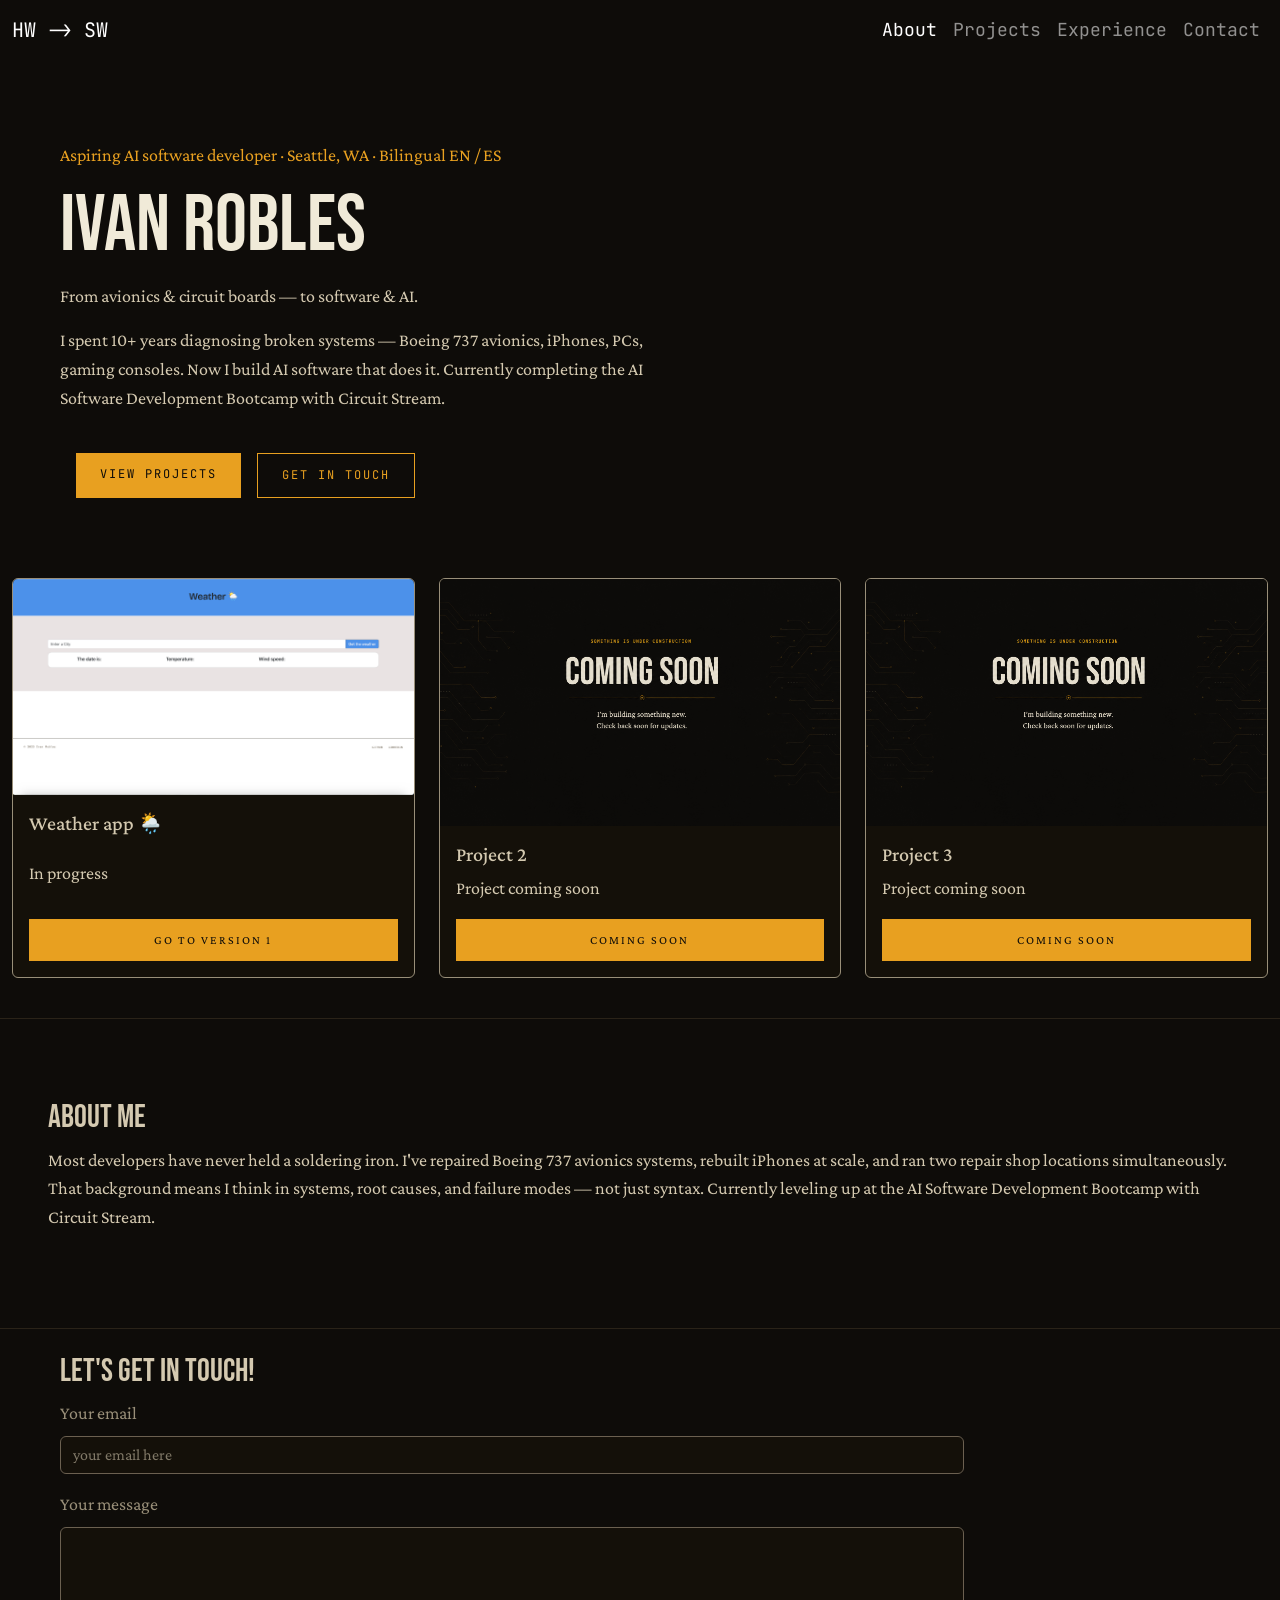
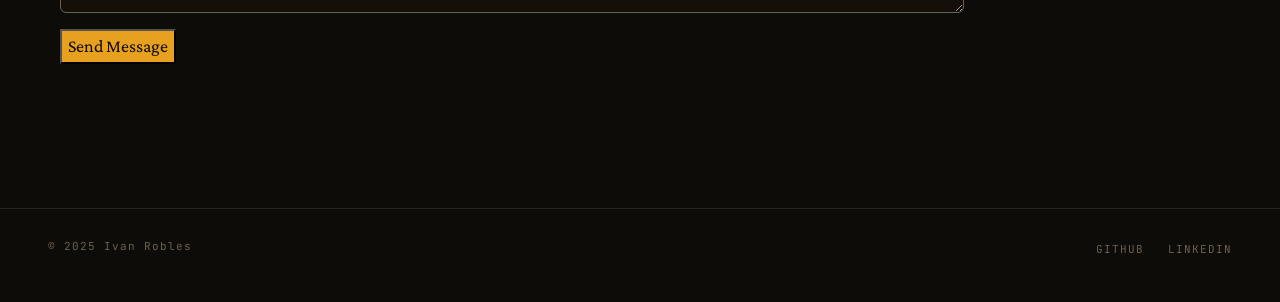
==== index.html @ 795c04d4 "contact form netlify" ====
<!DOCTYPE html>
<html lang="en">

<head>
    <meta charset="UTF-8">
    <meta name="viewport" content="width=device-width, initial-scale=1.0">
    <title>Ivan Robles</title>
    <link href="https://cdn.jsdelivr.net/npm/bootstrap@5.3.8/dist/css/bootstrap.min.css" rel="stylesheet" integrity="sha384-sRIl4kxILFvY47J16cr9ZwB07vP4J8+LH7qKQnuqkuIAvNWLzeN8tE5YBujZqJLB" crossorigin="anonymous">
    <link rel="stylesheet" href="styles.css">
    <link href="https://fonts.googleapis.com/css2?family=Bebas+Neue&family=Crimson+Pro:ital,wght@0,300;0,400;1,300&family=JetBrains+Mono:wght@300;400;500&display=swap"
        rel="stylesheet">

</head>

<body>

    
    <header class="nav1 sticky-top">
        <nav class="navbar navbar-expand-lg" data-bs-theme="dark">
            <div class="container-fluid">
                <a class="navbar-brand" href="#">HW -> SW</a>
                <button class="navbar-toggler" type="button" data-bs-toggle="collapse" data-bs-target="#navbarNav"
                    aria-controls="navbarNav" aria-expanded="false" aria-label="Toggle navigation">
                    <span class="navbar-toggler-icon"></span>
                </button>
                <div class="collapse navbar-collapse" id="navbarNav">

                    <ul class="navbar-nav">
                        <li class="nav-item">
                            <a class="nav-link active" aria-current="page" href="#about">About</a>
                        </li>
                        <li class="nav-item">
                            <a class="nav-link" href="#projects">Projects</a>
                        </li>
                        <li class="nav-item">
                            <a class="nav-link" href="#hero">Experience</a>
                        </li>
                        <li class="nav-item">
                            <a class="nav-link" href="#contact">Contact</a>
                        </li>

                    </ul>
                </div>
            </div>
        </nav>
    </header>


    <div class="container-fluid">
        <div class="row g-4">
            <div class="col-12">
            <section class="hero" id="hero">
        <p class="uphero">Aspiring AI software developer · Seattle, WA · Bilingual EN / ES</p>
        <h1>Ivan Robles</h1>
        <p class="hero-title">From avionics & circuit boards — to software & AI.</p>
        <p class="hero-bio">
            I spent 10+ years diagnosing broken systems — Boeing 737 avionics,
            iPhones, PCs, gaming consoles. Now I build AI software that does it.
            Currently completing the AI Software Development Bootcamp with Circuit Stream.
        </p>
        <div class="hero-buttons">
            <div id="liveAlertPlaceholder"></div>
            <a class="btn-solid" href="#projects">View Projects</a>
            <a class="btn-outline" href="#contact">Get In Touch</a>
        </div>
    </section>
            </div>
        

        </div>
    </div>
    

    <div class="container-fluid" id="projects">
    
        <div class="row g-4">
            

            <div class="col-12 col-md-4 ">
                    <div class="card h-100">
                    <img src="images/weather.png" class="card-img-top" alt="Coming soon image">
                    <div class="card-body">
                        <h5 class="card-title">Weather app 🌦️</h5>
                        <p class="card-text">In progress</p>
                        <a href="#" class="btn btn-primary">Go to version 1</a>
                    </div>
                </div>
            </div>
            
            <div class="col-12 col-md-4 ">
                    <div class="card h-100">
                    <img src="images/csoon.png" class="card-img-top" alt="Coming soon image">
                    <div class="card-body">
                        <h5 class="card-title">Project 2</h5>
                        <p class="card-text">Project coming soon</p>
                        <a href="#" class="btn btn-primary">Coming soon</a>
                    </div>
                </div>
            </div>
            <div class="col-12 col-md-4 ">
                    <div class="card h-100">
                    <img src="images/csoon.png" class="card-img-top" alt="Coming soon image">
                    <div class="card-body">
                        <h5 class="card-title">Project 3</h5>
                        <p class="card-text">Project coming soon</p>
                        <a href="#" class="btn btn-primary">Coming soon</a>
                    </div>
                </div>
            </div>
                </div>
     </div>
    

    <section class="about" id="about">
        <h2>About Me</h2>
        <p>
            Most developers have never held a soldering iron. I've repaired Boeing
            737 avionics systems, rebuilt iPhones at scale, and ran two repair shop
            locations simultaneously. That background means I think in systems,
            root causes, and failure modes — not just syntax. Currently leveling up
            at the AI Software Development Bootcamp with Circuit Stream.
        </p>

    </section>


    <div class="container-fluid">
            <section class="in_touch" id="contact">
  <h2>Let's get in touch!</h2>
  <form name="contact" method="POST" data-netlify="true" netlify-honeypot="bot-field" action="/thank-you.html">
    <input type="hidden" name="form-name" value="contact">

    <!-- honeypot field: hidden from humans, bots fill it in and get silently rejected -->
    <p class="visually-hidden">
      <label>Don't fill this out: <input name="bot-field"></label>
    </p>

    <div class="mb-3">
      <label for="email" class="form-label">Your email</label>
      <input type="email" class="form-control" id="email" name="email" placeholder="your email here" required>
    </div>
    <div class="mb-3">
      <label for="message" class="form-label">Your message</label>
      <textarea class="form-control" id="message" name="message" rows="3" required></textarea>
    </div>
    <button type="submit" class="btn-solid">Send Message</button>
  </form>
</section>
    </div>
    

    <footer>
        <p class="footer-copy">© 2025 Ivan Robles</p>
        <ul class="footer-links">
            <li><a href="https://github.com/Ivan-glitch90" target="_blank">GitHub</a></li>
            <li><a href="https://www.linkedin.com/in/ivan-robles-943967b6/" target="_blank">LinkedIn</a></li>
        </ul>
    </footer>
    
    <script src="https://cdn.jsdelivr.net/npm/bootstrap@5.3.8/dist/js/bootstrap.bundle.min.js" integrity="sha384-FKyoEForCGlyvwx9Hj09JcYn3nv7wiPVlz7YYwJrWVcXK/BmnVDxM+D2scQbITxI" crossorigin="anonymous"></script>


</body>

</html>
---- styles.css ----
body{
    background: #0e0c09;
    color: #d4c9b0;    
    font-family: 'Crimson Pro', serif;
    font-size: 18px;
    line-height: 1.6;/*Helps with line spacing for the entire doc*/
    
}

/*style for all the h1,h2's*/

h1, h2 {
    font-family: 'Bebas Neue', sans-serif;

}

/* Making my name bigger*/

h1 {
    font-size: 80px;
    color: #f0ead8;
    line-height: 1;
    margin-bottom: 16px;
}
/*Selecting buttons from navbar in 1 line learned 05/26/27*/
.navbar a, .hero-tag, .hero-buttons a {
  font-family: 'JetBrains Mono', monospace;
}

/* Navbar */
.navbar1 {
  display: flex;
  justify-content: flex-end;
  align-items: center;
  padding: 20px 48px;
  border-bottom: 1px solid #2a2318;
  gap: 36px;
  list-style: none;
  
}


.navbar1 a {
  color: #6b6050;
  text-decoration: none;
  font-size: 13px;
  letter-spacing: 2px;
  text-transform: uppercase;
}

.nav1 {
    background-color: #0e0c09; 
}



/*Hero section and text*/
.hero {
    display: flex;
    flex-direction: column;
    padding: 40px 48px;
    max-width: 700px;
    
}

.uphero{
    color: #e8a020;
}

/*About*/
.about{
    border-top: 1px solid #2a2318;
    padding: 80px 48px;
    border-bottom: 1px solid #2a2318;
    
}

.about p{
    max-width: 700;
}

/*Buttons Hero section*/
.hero-buttons {
    display: flex;
    gap: 16px;
    margin-top: 24px;
}

.hero-buttons a {
    text-decoration: none;
    padding: 12px 24px;
    font-size: 12px;
    letter-spacing: 2px;
    text-transform: uppercase;
}

.btn-solid {
    background: #e8a020;
    color: #0e0c09;
    
}

.btn-outline {
    border: 1px solid #e8a020;
    color: #e8a020;
}

/*Footer*/

footer {
    display: flex;
    justify-content: space-between;
    align-items: center;
    padding: 24px 48px;
    border-top: 1px solid #2a2318;
    margin-top: 80px;
}

.footer-copy {
    font-family: 'JetBrains Mono', monospace;
    font-size: 11px;
    letter-spacing: 1px;
    color: #6b6050;
}

.footer-links {
    display: flex;
    gap: 24px;
    list-style: none;
}

.footer-links a {
    font-family: 'JetBrains Mono', monospace;
    font-size: 11px;
    letter-spacing: 1px;
    text-transform: uppercase;
    color: #6b6050;
    text-decoration: none;
}


/*Bootstrap getintouch added 05/26/26*/

.in_touch{
    font-family: 'Crimson Pro', serif;
    padding: 24px 48px;
    max-width: 1000px;
   
}

.form-control{
    background-color: #141009;
    border-color: #6b6050;
   
    
}

/*Changing this was harder than expected*/
.form-control::placeholder{
    color: #817968;
}

.form-label{
    color: #998f79;
}

/*Card section added 05-26-26*/

/*added to have a space between line and cards*/
.container-fluid{
    padding-bottom: 40px;
}


.cards{
    display: flex;
    justify-content: center;
    gap: 25px;
    padding: 24px 48px;
    border-top: 1px solid #2a2318;
    
}

.card{
    background-color:#141009;
    font-family: 'Crimson Pro', serif;
    color: #d4c9b0;
    border-color: #998f79;
    
}


/* Hoover effect - added/learned during class*/
.hero-buttons a:hover {
  opacity: 0.75;
}



.card-body{
    display: flex;
    flex-direction: column;
    justify-content: space-between;
    align-items: stretch;

}



/* Buttons cards*/

.btn-primary{
    background-color: #e8a020;
    color: #0e0c09;
    border: none;
    border-radius: 0%;
    text-transform: uppercase;
    padding: 12px 24px;
    font-size: 12px;
    letter-spacing: 2px;
    text-transform: uppercase;
}

.btn-primary:hover{
    background-color: #e8a020;
    opacity: 0.85;
    color: black;
}


/*using id to send menu to the right side of screen*/
#navbarNav{
    justify-content: end;
    color: #d4c9b0;
}
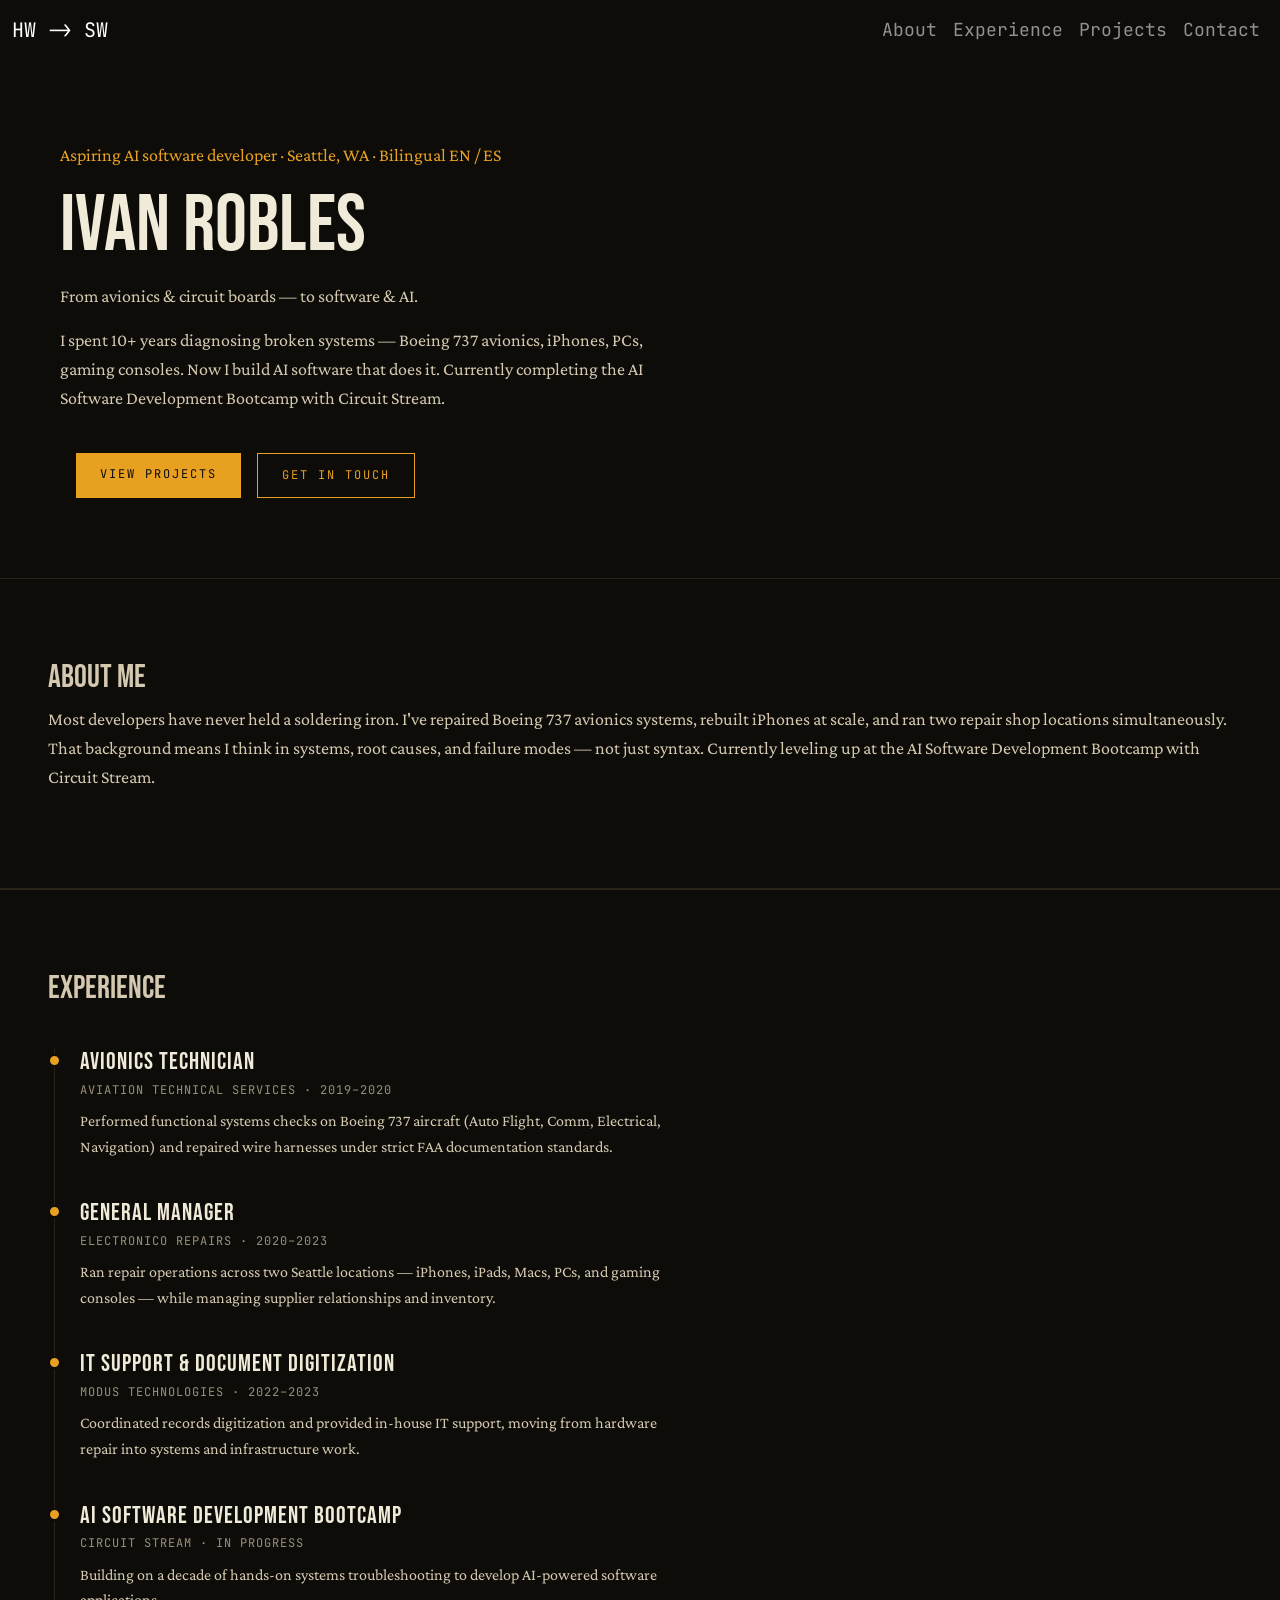
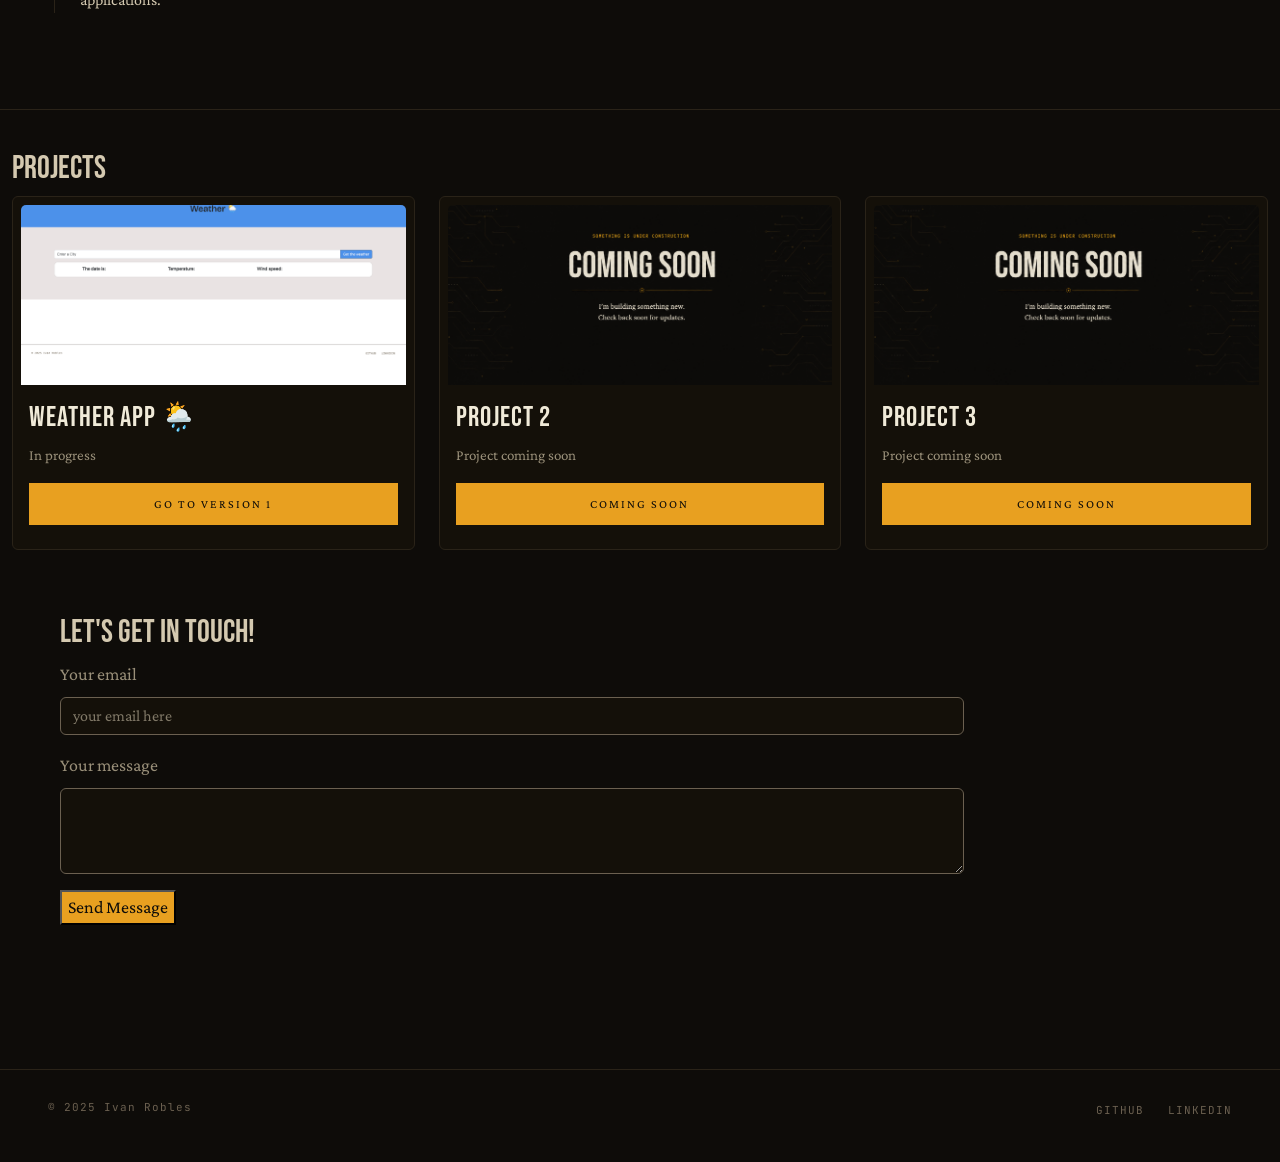
==== commit a50bbe8f: "Reorder sections, add Experience timeline, fix nav, polish project cards, link weather app" ====
--- a/index.html
+++ b/index.html
@@ -5,16 +5,18 @@
     <meta charset="UTF-8">
     <meta name="viewport" content="width=device-width, initial-scale=1.0">
     <title>Ivan Robles</title>
-    <link href="https://cdn.jsdelivr.net/npm/bootstrap@5.3.8/dist/css/bootstrap.min.css" rel="stylesheet" integrity="sha384-sRIl4kxILFvY47J16cr9ZwB07vP4J8+LH7qKQnuqkuIAvNWLzeN8tE5YBujZqJLB" crossorigin="anonymous">
+    <link href="https://cdn.jsdelivr.net/npm/bootstrap@5.3.8/dist/css/bootstrap.min.css" rel="stylesheet"
+        integrity="sha384-sRIl4kxILFvY47J16cr9ZwB07vP4J8+LH7qKQnuqkuIAvNWLzeN8tE5YBujZqJLB" crossorigin="anonymous">
     <link rel="stylesheet" href="styles.css">
-    <link href="https://fonts.googleapis.com/css2?family=Bebas+Neue&family=Crimson+Pro:ital,wght@0,300;0,400;1,300&family=JetBrains+Mono:wght@300;400;500&display=swap"
+    <link
+        href="https://fonts.googleapis.com/css2?family=Bebas+Neue&family=Crimson+Pro:ital,wght@0,300;0,400;1,300&family=JetBrains+Mono:wght@300;400;500&display=swap"
         rel="stylesheet">
 
 </head>
 
 <body>
 
-    
+
     <header class="nav1 sticky-top">
         <nav class="navbar navbar-expand-lg" data-bs-theme="dark">
             <div class="container-fluid">
@@ -27,13 +29,13 @@
 
                     <ul class="navbar-nav">
                         <li class="nav-item">
-                            <a class="nav-link active" aria-current="page" href="#about">About</a>
+                            <a class="nav-link" href="#about">About</a>
+                        </li>
+                        <li class="nav-item">
+                            <a class="nav-link" href="#experience">Experience</a>
                         </li>
                         <li class="nav-item">
                             <a class="nav-link" href="#projects">Projects</a>
-                        </li>
-                        <li class="nav-item">
-                            <a class="nav-link" href="#hero">Experience</a>
                         </li>
                         <li class="nav-item">
                             <a class="nav-link" href="#contact">Contact</a>
@@ -49,67 +51,26 @@
     <div class="container-fluid">
         <div class="row g-4">
             <div class="col-12">
-            <section class="hero" id="hero">
-        <p class="uphero">Aspiring AI software developer · Seattle, WA · Bilingual EN / ES</p>
-        <h1>Ivan Robles</h1>
-        <p class="hero-title">From avionics & circuit boards — to software & AI.</p>
-        <p class="hero-bio">
-            I spent 10+ years diagnosing broken systems — Boeing 737 avionics,
-            iPhones, PCs, gaming consoles. Now I build AI software that does it.
-            Currently completing the AI Software Development Bootcamp with Circuit Stream.
-        </p>
-        <div class="hero-buttons">
-            <div id="liveAlertPlaceholder"></div>
-            <a class="btn-solid" href="#projects">View Projects</a>
-            <a class="btn-outline" href="#contact">Get In Touch</a>
-        </div>
-    </section>
-            </div>
-        
-
-        </div>
-    </div>
-    
-
-    <div class="container-fluid" id="projects">
-    
-        <div class="row g-4">
-            
-
-            <div class="col-12 col-md-4 ">
-                    <div class="card h-100">
-                    <img src="images/weather.png" class="card-img-top" alt="Coming soon image">
-                    <div class="card-body">
-                        <h5 class="card-title">Weather app 🌦️</h5>
-                        <p class="card-text">In progress</p>
-                        <a href="#" class="btn btn-primary">Go to version 1</a>
-                    </div>
-                </div>
-            </div>
-            
-            <div class="col-12 col-md-4 ">
-                    <div class="card h-100">
-                    <img src="images/csoon.png" class="card-img-top" alt="Coming soon image">
-                    <div class="card-body">
-                        <h5 class="card-title">Project 2</h5>
-                        <p class="card-text">Project coming soon</p>
-                        <a href="#" class="btn btn-primary">Coming soon</a>
-                    </div>
-                </div>
-            </div>
-            <div class="col-12 col-md-4 ">
-                    <div class="card h-100">
-                    <img src="images/csoon.png" class="card-img-top" alt="Coming soon image">
-                    <div class="card-body">
-                        <h5 class="card-title">Project 3</h5>
-                        <p class="card-text">Project coming soon</p>
-                        <a href="#" class="btn btn-primary">Coming soon</a>
-                    </div>
-                </div>
-            </div>
-                </div>
-     </div>
-    
+                <section class="hero" id="hero">
+                    <p class="uphero">Aspiring AI software developer · Seattle, WA · Bilingual EN / ES</p>
+                    <h1>Ivan Robles</h1>
+                    <p class="hero-title">From avionics & circuit boards — to software & AI.</p>
+                    <p class="hero-bio">
+                        I spent 10+ years diagnosing broken systems — Boeing 737 avionics,
+                        iPhones, PCs, gaming consoles. Now I build AI software that does it.
+                        Currently completing the AI Software Development Bootcamp with Circuit Stream.
+                    </p>
+                    <div class="hero-buttons">
+                        <div id="liveAlertPlaceholder"></div>
+                        <a class="btn-solid" href="#projects">View Projects</a>
+                        <a class="btn-outline" href="#contact">Get In Touch</a>
+                    </div>
+                </section>
+            </div>
+
+
+        </div>
+    </div>
 
     <section class="about" id="about">
         <h2>About Me</h2>
@@ -123,31 +84,120 @@
 
     </section>
 
+<section class="experience" id="experience">
+    <h2>Experience</h2>
+    <div class="timeline">
+
+        <div class="timeline-item">
+            <div class="timeline-marker"></div>
+            <div class="timeline-content">
+                <h3 class="timeline-role">Avionics Technician</h3>
+                <p class="timeline-meta">Aviation Technical Services · 2019–2020</p>
+                <p class="timeline-desc">Performed functional systems checks on Boeing 737 aircraft (Auto Flight, Comm, Electrical, Navigation) and repaired wire harnesses under strict FAA documentation standards.</p>
+            </div>
+        </div>
+
+        <div class="timeline-item">
+            <div class="timeline-marker"></div>
+            <div class="timeline-content">
+                <h3 class="timeline-role">General Manager</h3>
+                <p class="timeline-meta">Electronico Repairs · 2020–2023</p>
+                <p class="timeline-desc">Ran repair operations across two Seattle locations — iPhones, iPads, Macs, PCs, and gaming consoles — while managing supplier relationships and inventory.</p>
+            </div>
+        </div>
+
+        <div class="timeline-item">
+            <div class="timeline-marker"></div>
+            <div class="timeline-content">
+                <h3 class="timeline-role">IT Support &amp; Document Digitization</h3>
+                <p class="timeline-meta">Modus Technologies · 2022–2023</p>
+                <p class="timeline-desc">Coordinated records digitization and provided in-house IT support, moving from hardware repair into systems and infrastructure work.</p>
+            </div>
+        </div>
+
+        <div class="timeline-item">
+            <div class="timeline-marker"></div>
+            <div class="timeline-content">
+                <h3 class="timeline-role">AI Software Development Bootcamp</h3>
+                <p class="timeline-meta">Circuit Stream · In progress</p>
+                <p class="timeline-desc">Building on a decade of hands-on systems troubleshooting to develop AI-powered software applications.</p>
+            </div>
+        </div>
+
+    </div>
+</section>
+
+    <div class="container-fluid" id="projects">
+        <h2>Projects</h2>
+        <div class="row g-4">
+
+
+            <div class="col-12 col-md-4 ">
+                <div class="card h-100">
+                    <img src="images/weather.png" class="card-img-top" alt="Weather app screenshot">
+                    <div class="card-body">
+                        <h5 class="card-title">Weather app 🌦️</h5>
+                        <p class="card-text">In progress</p>
+                        <a href="https://github.com/Ivan-glitch90/Interactive-Website" class="btn btn-primary" target="_blank" rel="noopener noreferrer">Go to version 1</a>
+                    </div>
+                </div>
+            </div>
+
+            <div class="col-12 col-md-4 ">
+                <div class="card h-100">
+                    <img src="images/csoon.png" class="card-img-top" alt="Coming soon image">
+                    <div class="card-body">
+                        <h5 class="card-title">Project 2</h5>
+                        <p class="card-text">Project coming soon</p>
+                        <a href="#" class="btn btn-primary">Coming soon</a>
+                    </div>
+                </div>
+            </div>
+            <div class="col-12 col-md-4 ">
+                <div class="card h-100">
+                    <img src="images/csoon.png" class="card-img-top" alt="Coming soon image">
+                    <div class="card-body">
+                        <h5 class="card-title">Project 3</h5>
+                        <p class="card-text">Project coming soon</p>
+                        <a href="#" class="btn btn-primary">Coming soon</a>
+                    </div>
+                </div>
+            </div>
+        </div>
+    </div>
+
+
+
+
 
     <div class="container-fluid">
-            <section class="in_touch" id="contact">
-  <h2>Let's get in touch!</h2>
-  <form name="contact" method="POST" data-netlify="true" netlify-honeypot="bot-field" action="/thank-you.html">
-    <input type="hidden" name="form-name" value="contact">
-
-    <!-- honeypot field: hidden from humans, bots fill it in and get silently rejected -->
-    <p class="visually-hidden">
-      <label>Don't fill this out: <input name="bot-field"></label>
-    </p>
-
-    <div class="mb-3">
-      <label for="email" class="form-label">Your email</label>
-      <input type="email" class="form-control" id="email" name="email" placeholder="your email here" required>
-    </div>
-    <div class="mb-3">
-      <label for="message" class="form-label">Your message</label>
-      <textarea class="form-control" id="message" name="message" rows="3" required></textarea>
-    </div>
-    <button type="submit" class="btn-solid">Send Message</button>
-  </form>
-</section>
-    </div>
-    
+        <section class="in_touch" id="contact">
+            <h2>Let's get in touch!</h2>
+
+            <div id="formAlertPlaceholder"></div>
+
+            <form name="contact" method="POST" data-netlify="true" netlify-honeypot="bot-field"
+                action="/thank-you.html">
+                <input type="hidden" name="form-name" value="contact">
+
+                <p class="visually-hidden">
+                    <label>Don't fill this out: <input name="bot-field"></label>
+                </p>
+
+                <div class="mb-3">
+                    <label for="email" class="form-label">Your email</label>
+                    <input type="email" class="form-control" id="email" name="email" placeholder="your email here"
+                        required>
+                </div>
+                <div class="mb-3">
+                    <label for="message" class="form-label">Your message</label>
+                    <textarea class="form-control" id="message" name="message" rows="3" required></textarea>
+                </div>
+                <button type="submit" class="btn-solid">Send Message</button>
+            </form>
+        </section>
+    </div>
+
 
     <footer>
         <p class="footer-copy">© 2025 Ivan Robles</p>
@@ -156,8 +206,10 @@
             <li><a href="https://www.linkedin.com/in/ivan-robles-943967b6/" target="_blank">LinkedIn</a></li>
         </ul>
     </footer>
-    
-    <script src="https://cdn.jsdelivr.net/npm/bootstrap@5.3.8/dist/js/bootstrap.bundle.min.js" integrity="sha384-FKyoEForCGlyvwx9Hj09JcYn3nv7wiPVlz7YYwJrWVcXK/BmnVDxM+D2scQbITxI" crossorigin="anonymous"></script>
+    <script src="scripts.js"></script>
+    <script src="https://cdn.jsdelivr.net/npm/bootstrap@5.3.8/dist/js/bootstrap.bundle.min.js"
+        integrity="sha384-FKyoEForCGlyvwx9Hj09JcYn3nv7wiPVlz7YYwJrWVcXK/BmnVDxM+D2scQbITxI"
+        crossorigin="anonymous"></script>
 
 
 </body>
--- a/styles.css
+++ b/styles.css
@@ -174,21 +174,19 @@
 }
 
 
-.cards{
-    display: flex;
-    justify-content: center;
-    gap: 25px;
-    padding: 24px 48px;
-    border-top: 1px solid #2a2318;
-    
-}
 
 .card{
     background-color:#141009;
     font-family: 'Crimson Pro', serif;
     color: #d4c9b0;
-    border-color: #998f79;
-    
+    border: 1px solid #2a2318;
+    padding: 8px;
+    
+}
+
+.card-text {
+    font-size: 15px;
+    color: #998f79;
 }
 
 
@@ -204,6 +202,7 @@
     flex-direction: column;
     justify-content: space-between;
     align-items: stretch;
+    padding: 16px 8px;
 
 }
 
@@ -234,4 +233,90 @@
 #navbarNav{
     justify-content: end;
     color: #d4c9b0;
+}
+
+/*added aug 3rd 2026 suggestion */
+.card-title {
+    font-family: 'Bebas Neue', sans-serif;
+    font-size: 28px;
+    letter-spacing: 1px;
+    color: #f0ead8;
+    margin-bottom: 8px;
+}
+
+/*Experience section added Aug 2026*/
+
+.experience {
+    border-top: 1px solid #2a2318;
+    padding: 80px 48px;
+}
+
+.timeline {
+    position: relative;
+    max-width: 700px;
+    margin-top: 40px;
+}
+
+.timeline::before {
+    content: "";
+    position: absolute;
+    left: 6px;
+    top: 0;
+    bottom: 0;
+    width: 1px;
+    background: #2a2318;
+}
+
+.timeline-item {
+    position: relative;
+    padding-left: 32px;
+    margin-bottom: 40px;
+}
+
+.timeline-item:last-child {
+    margin-bottom: 0;
+}
+
+.timeline-marker {
+    position: absolute;
+    left: 0;
+    top: 6px;
+    width: 13px;
+    height: 13px;
+    border-radius: 50%;
+    background: #e8a020;
+    border: 2px solid #0e0c09;
+}
+
+.timeline-role {
+    font-family: 'Bebas Neue', sans-serif;
+    font-size: 24px;
+    letter-spacing: 1px;
+    color: #f0ead8;
+    margin-bottom: 4px;
+}
+
+.timeline-meta {
+    font-family: 'JetBrains Mono', monospace;
+    font-size: 12px;
+    letter-spacing: 1px;
+    text-transform: uppercase;
+    color: #998f79;
+    margin-bottom: 8px;
+}
+
+.timeline-desc {
+    font-size: 16px;
+    color: #d4c9b0;
+    max-width: 600px;
+}
+
+#projects {
+    border-top: 1px solid #2a2318;
+    padding-top: 40px;
+}
+
+.card-img-top {
+    height: 180px;
+    object-fit: cover;
 }
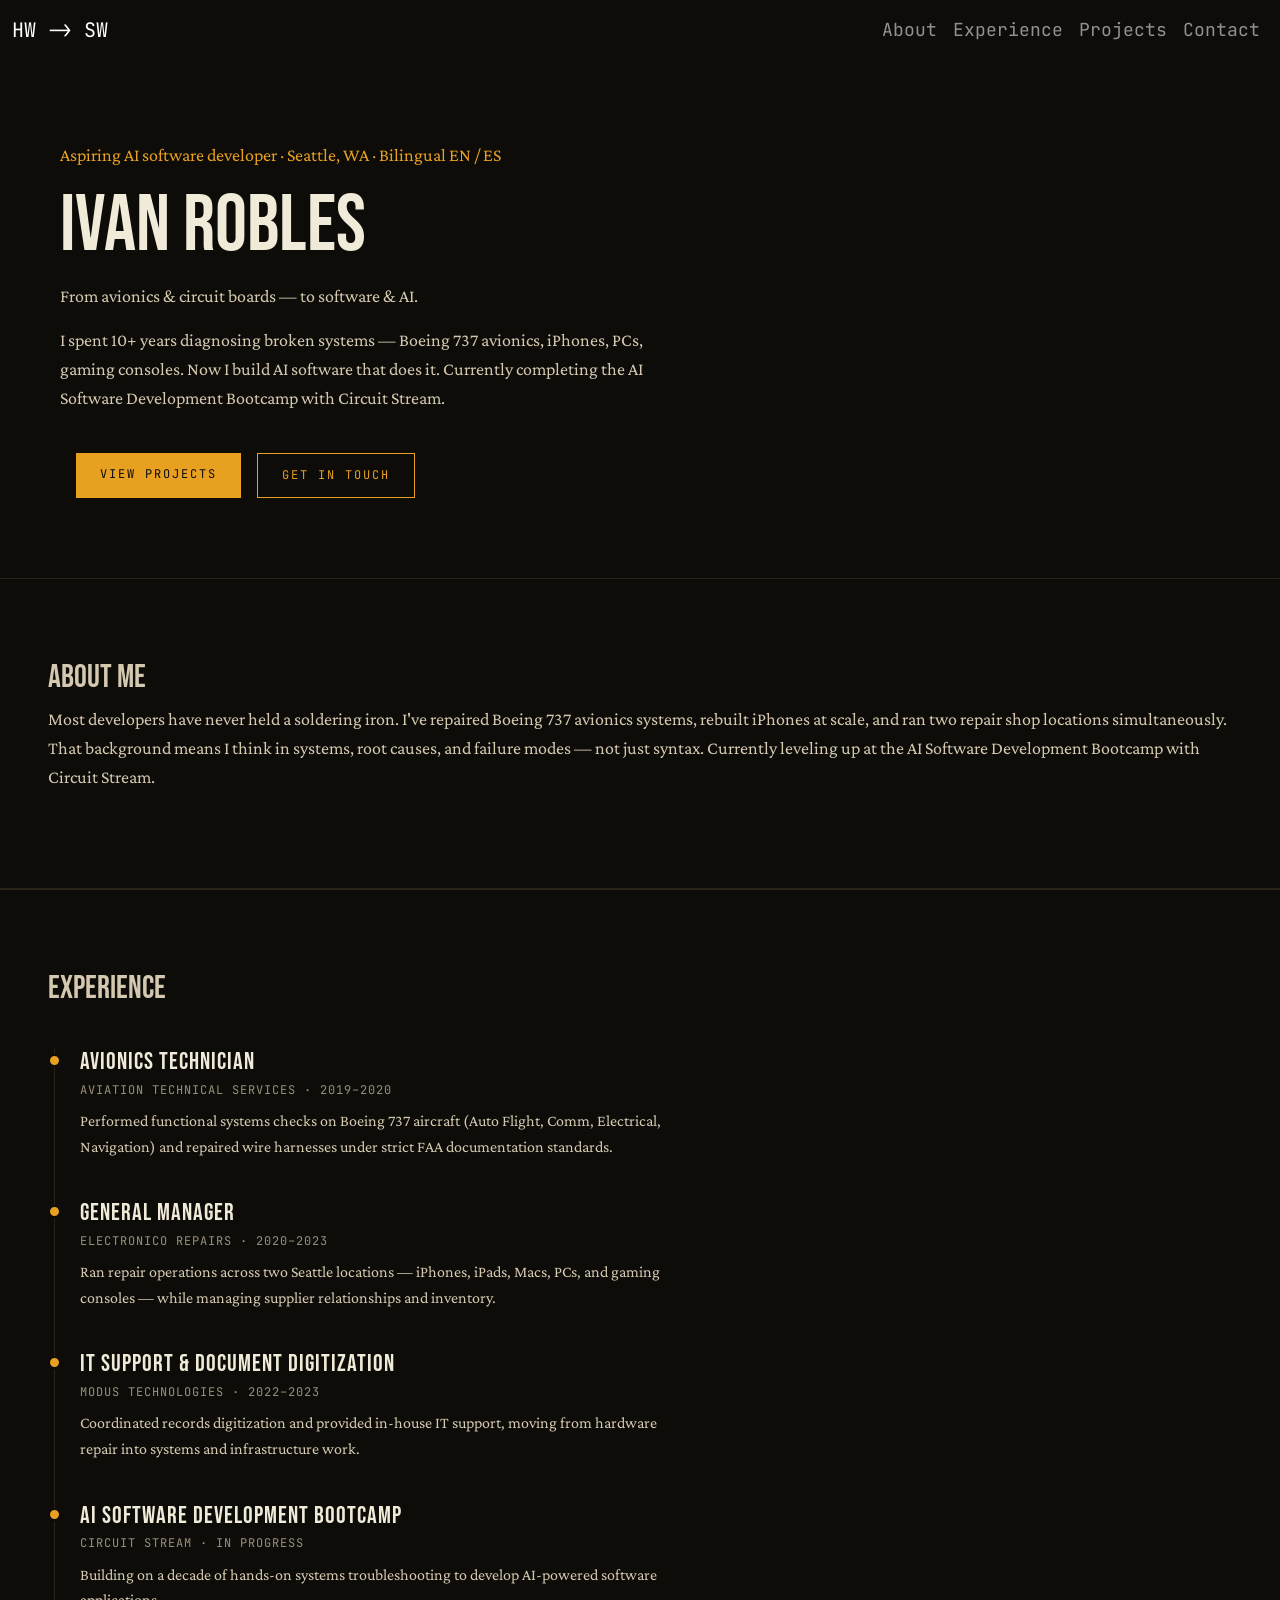
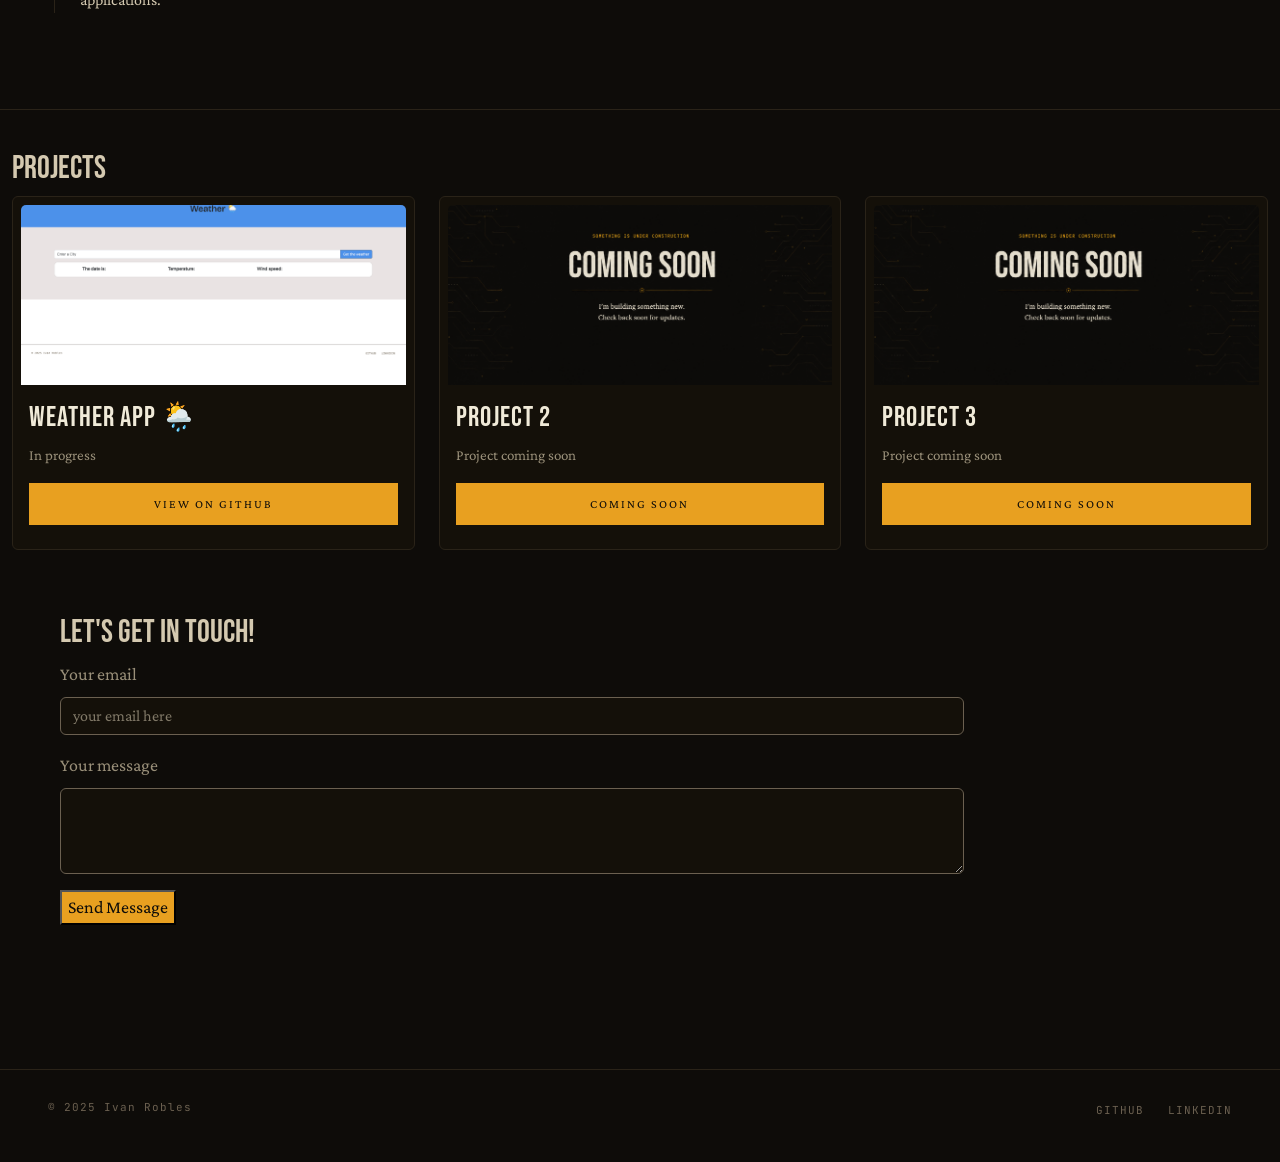
==== commit 3a8a83db: "new text on project 1 changed button to "view on github"" ====
--- a/index.html
+++ b/index.html
@@ -138,7 +138,7 @@
                     <div class="card-body">
                         <h5 class="card-title">Weather app 🌦️</h5>
                         <p class="card-text">In progress</p>
-                        <a href="https://github.com/Ivan-glitch90/Interactive-Website" class="btn btn-primary" target="_blank" rel="noopener noreferrer">Go to version 1</a>
+                        <a href="https://github.com/Ivan-glitch90/Interactive-Website" class="btn btn-primary" target="_blank" rel="noopener noreferrer">View on GitHub</a>
                     </div>
                 </div>
             </div>
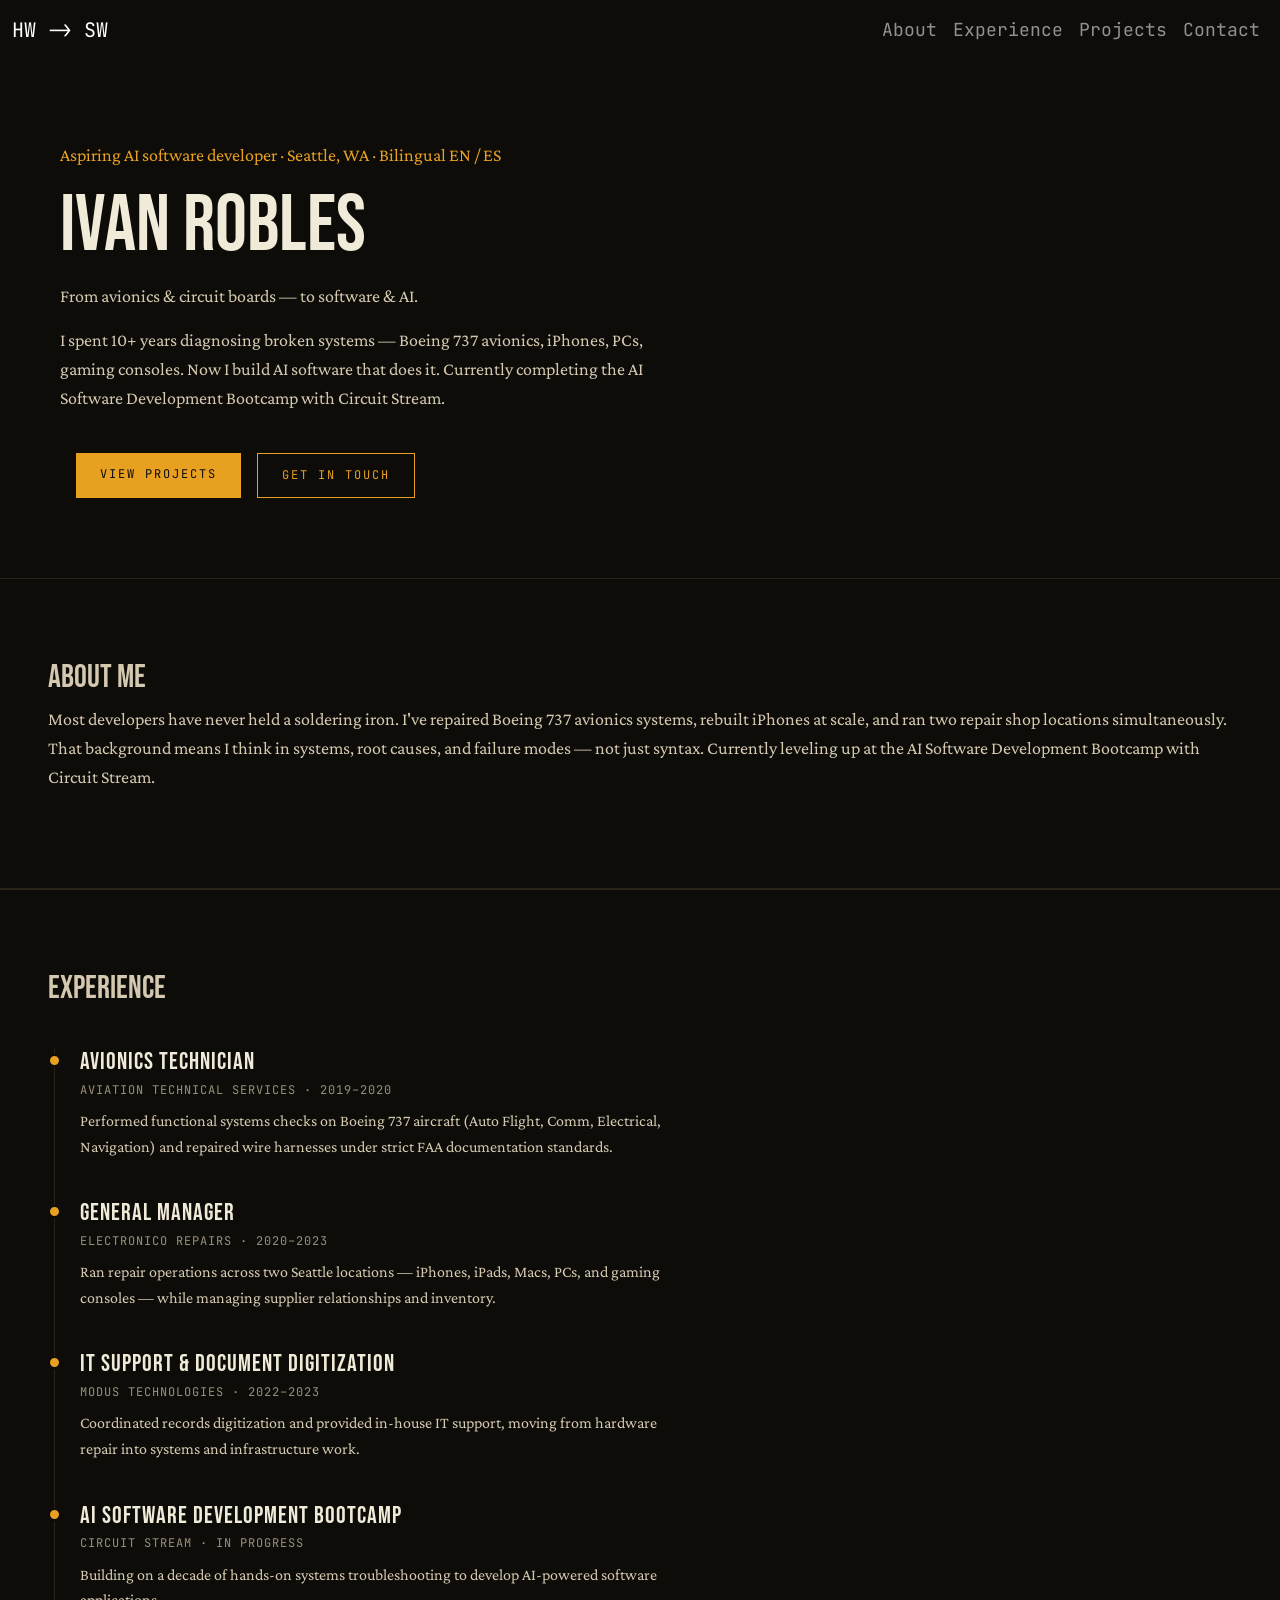
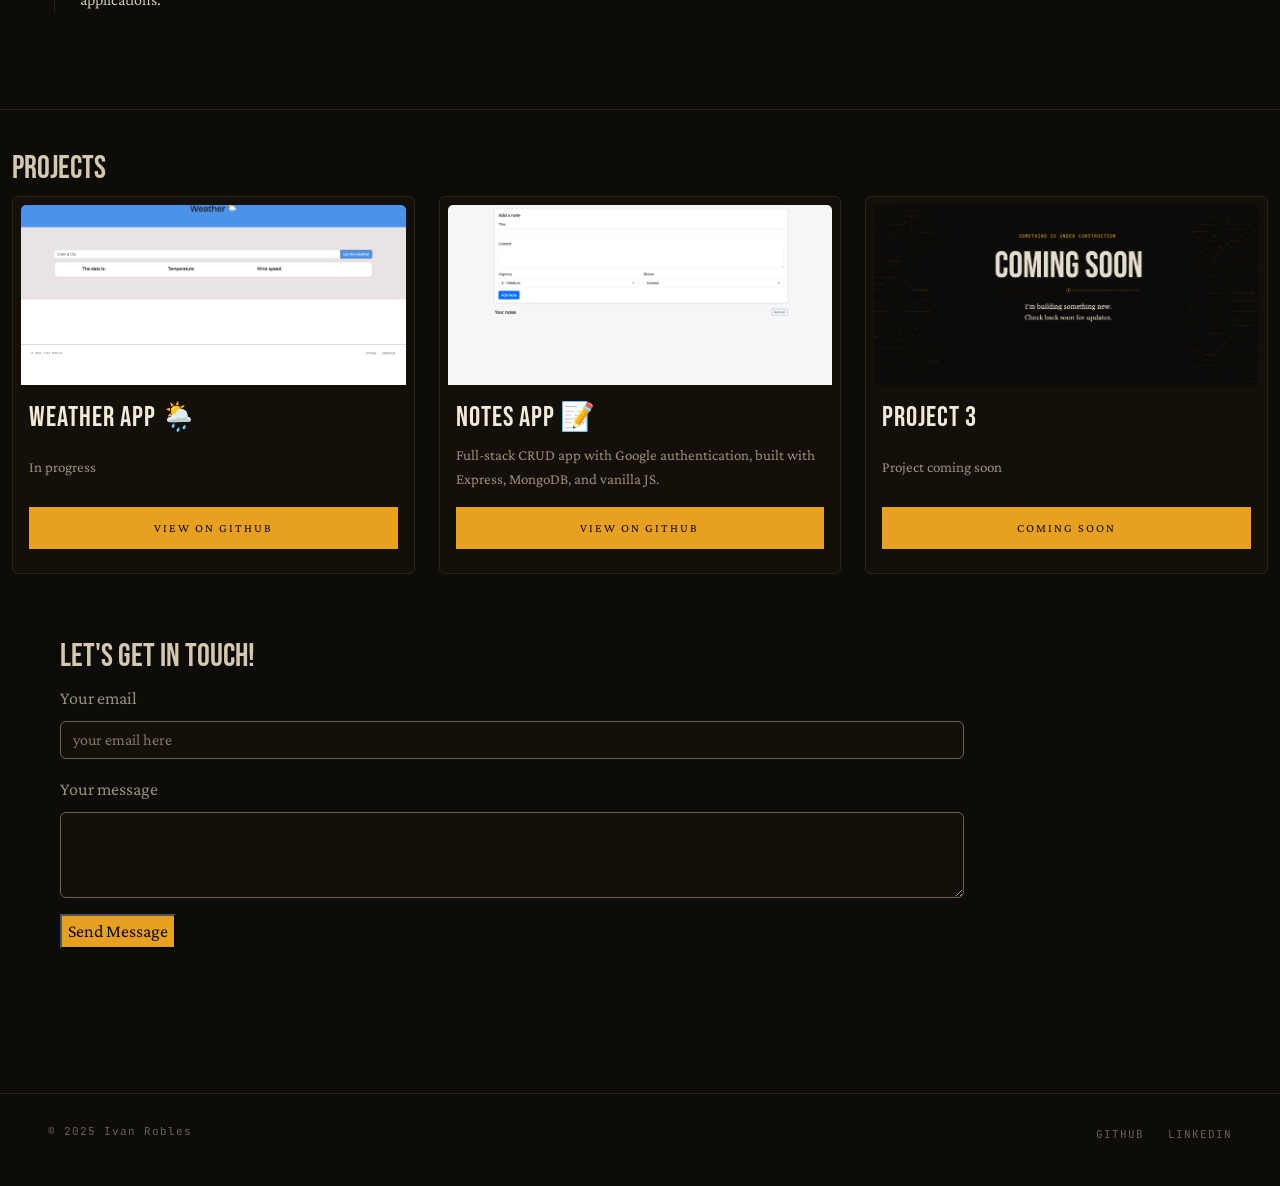
==== commit dc9bc374: "Add Notes App to Projects section Add Notes App to Projects section" ====
--- a/index.html
+++ b/index.html
@@ -143,16 +143,17 @@
                 </div>
             </div>
 
-            <div class="col-12 col-md-4 ">
-                <div class="card h-100">
-                    <img src="images/csoon.png" class="card-img-top" alt="Coming soon image">
-                    <div class="card-body">
-                        <h5 class="card-title">Project 2</h5>
-                        <p class="card-text">Project coming soon</p>
-                        <a href="#" class="btn btn-primary">Coming soon</a>
-                    </div>
-                </div>
-            </div>
+<div class="col-12 col-md-4">
+    <div class="card h-100">
+        <img src="images/notes-app.png" class="card-img-top" alt="Notes App screenshot showing the note list and add-note form">
+        <div class="card-body">
+            <h5 class="card-title">Notes App 📝</h5>
+            <p class="card-text">Full-stack CRUD app with Google authentication, built with Express, MongoDB, and vanilla JS.</p>
+            <a href="https://github.com/Ivan-glitch90/note-app" class="btn btn-primary" target="_blank" rel="noopener noreferrer">View on GitHub</a>
+        </div>
+    </div>
+</div>
+
             <div class="col-12 col-md-4 ">
                 <div class="card h-100">
                     <img src="images/csoon.png" class="card-img-top" alt="Coming soon image">
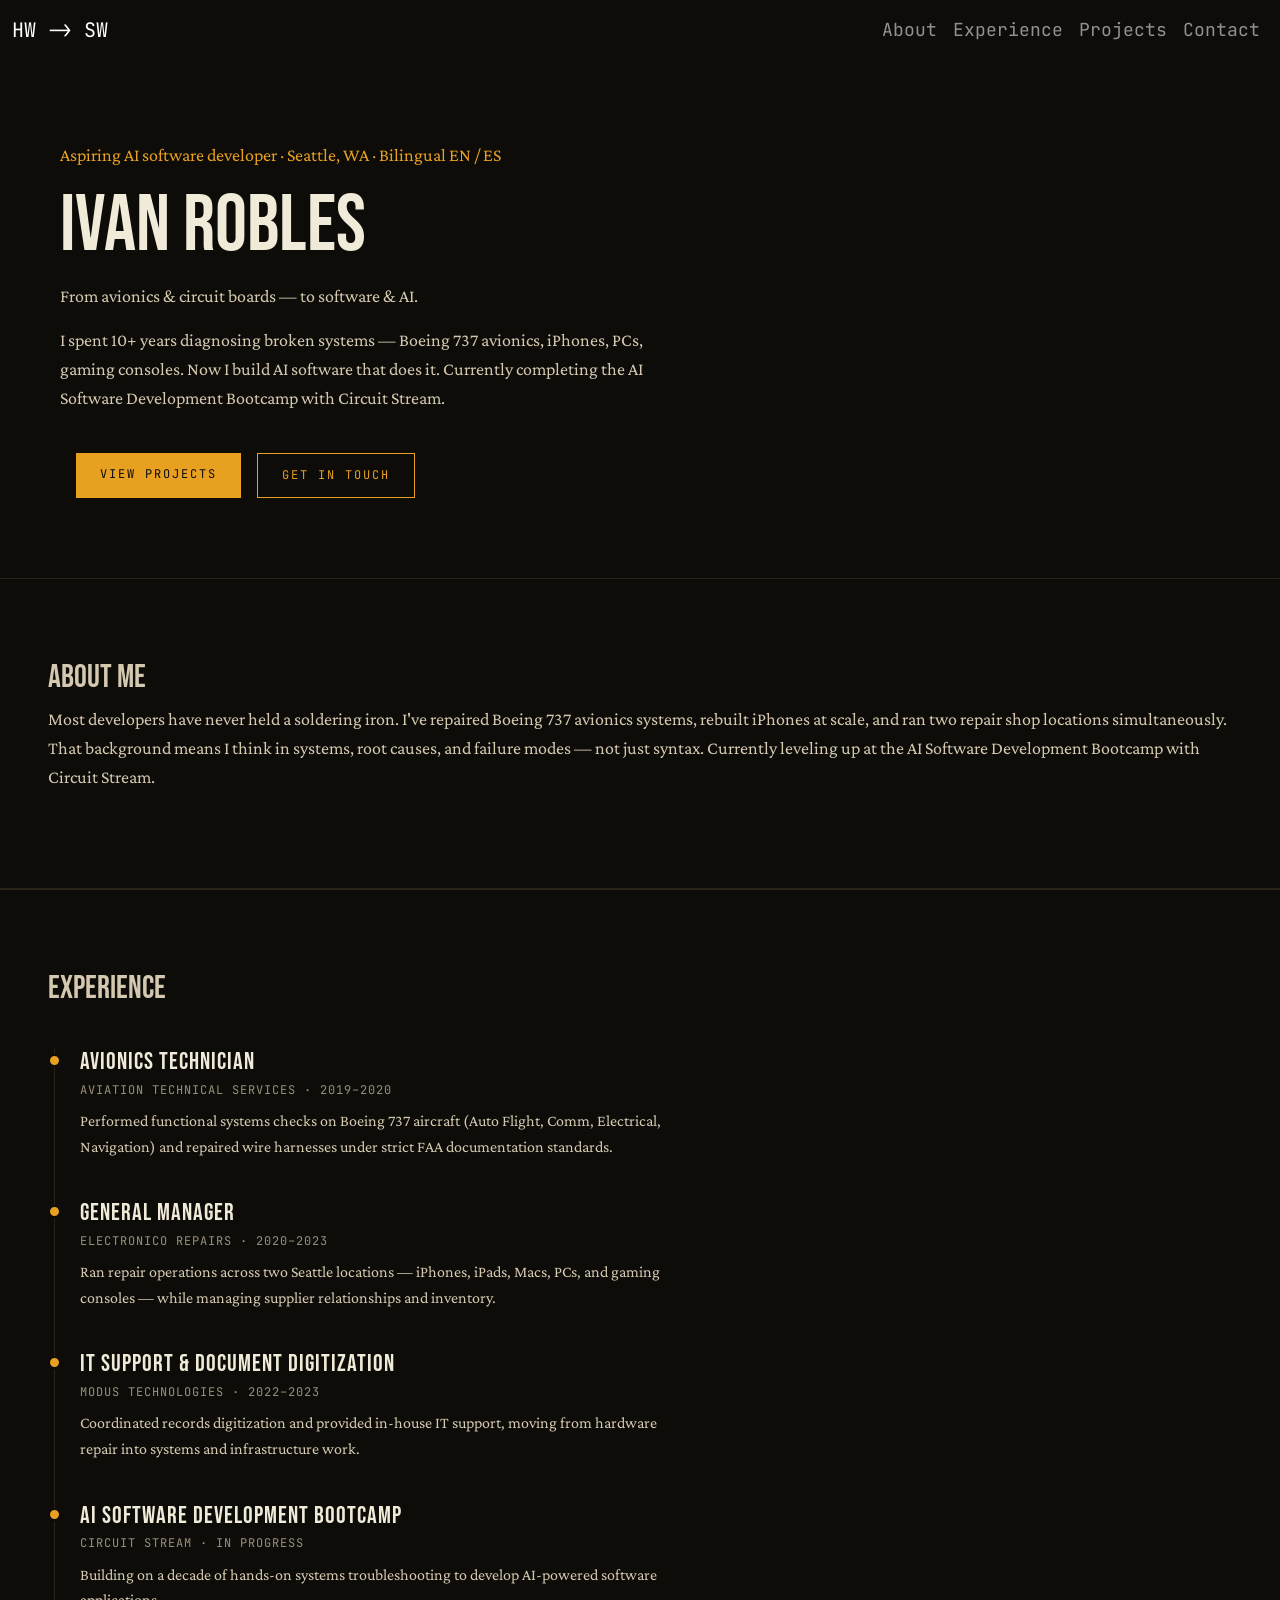
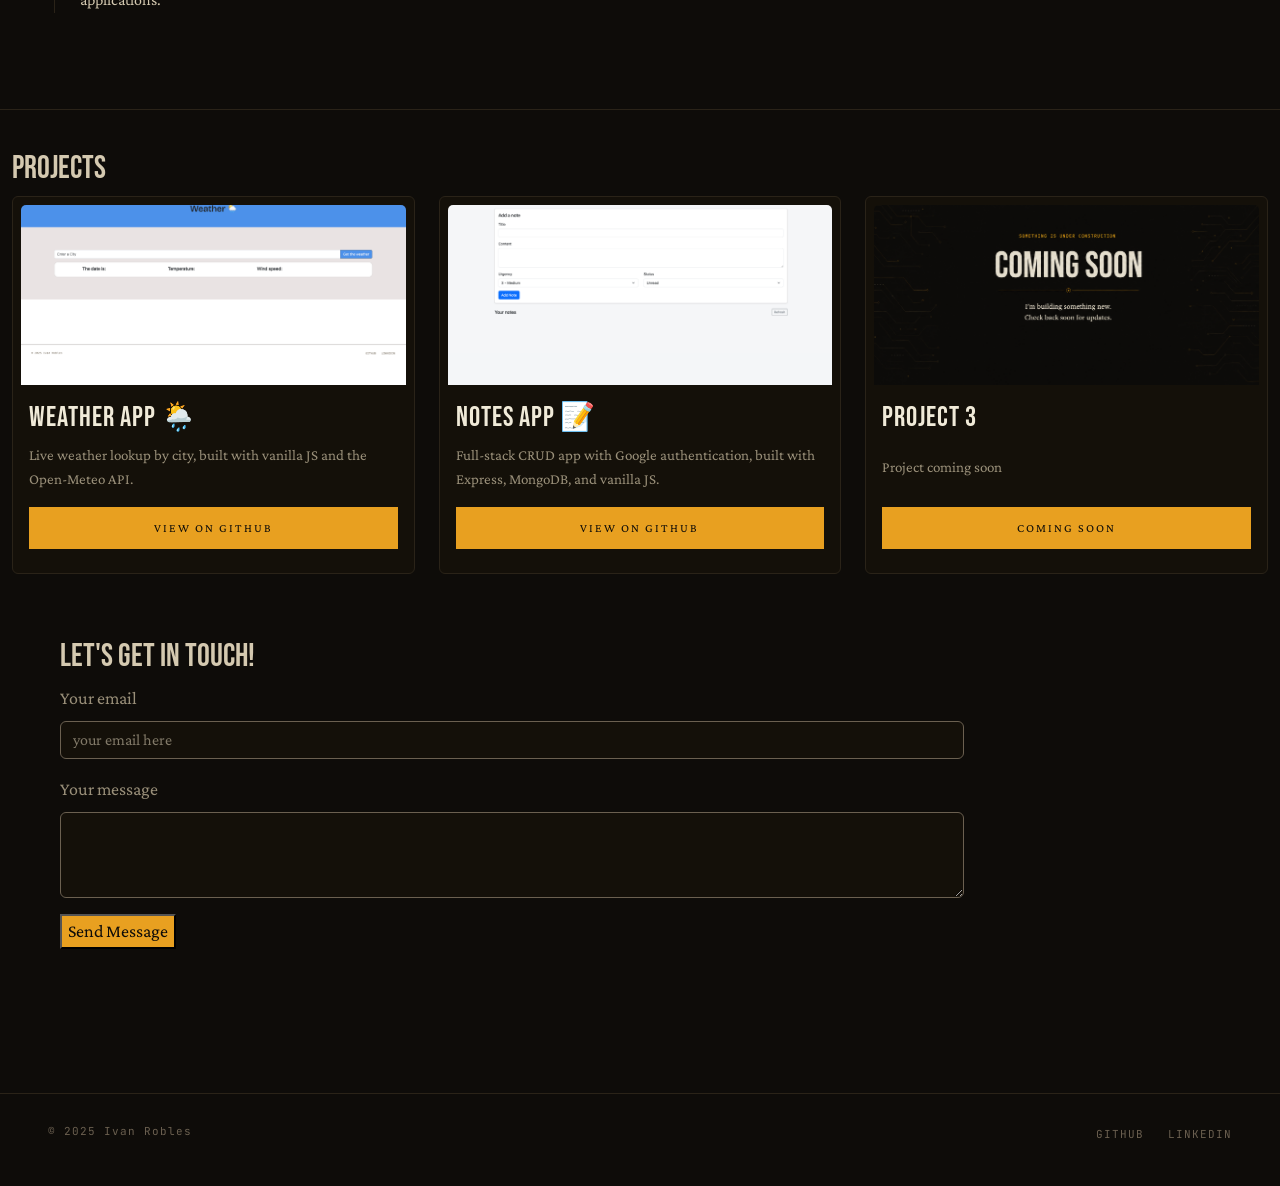
==== commit 4d6eaf8c: "Update Weather app project description Update Weather app project description" ====
--- a/index.html
+++ b/index.html
@@ -132,16 +132,16 @@
         <div class="row g-4">
 
 
-            <div class="col-12 col-md-4 ">
-                <div class="card h-100">
-                    <img src="images/weather.png" class="card-img-top" alt="Weather app screenshot">
-                    <div class="card-body">
-                        <h5 class="card-title">Weather app 🌦️</h5>
-                        <p class="card-text">In progress</p>
-                        <a href="https://github.com/Ivan-glitch90/Interactive-Website" class="btn btn-primary" target="_blank" rel="noopener noreferrer">View on GitHub</a>
-                    </div>
-                </div>
-            </div>
+            <div class="col-12 col-md-4">
+    <div class="card h-100">
+        <img src="images/weather.png" class="card-img-top" alt="Weather app screenshot">
+        <div class="card-body">
+            <h5 class="card-title">Weather app 🌦️</h5>
+            <p class="card-text">Live weather lookup by city, built with vanilla JS and the Open-Meteo API.</p>
+            <a href="https://github.com/Ivan-glitch90/Interactive-Website" class="btn btn-primary" target="_blank" rel="noopener noreferrer">View on GitHub</a>
+        </div>
+    </div>
+</div>
 
 <div class="col-12 col-md-4">
     <div class="card h-100">
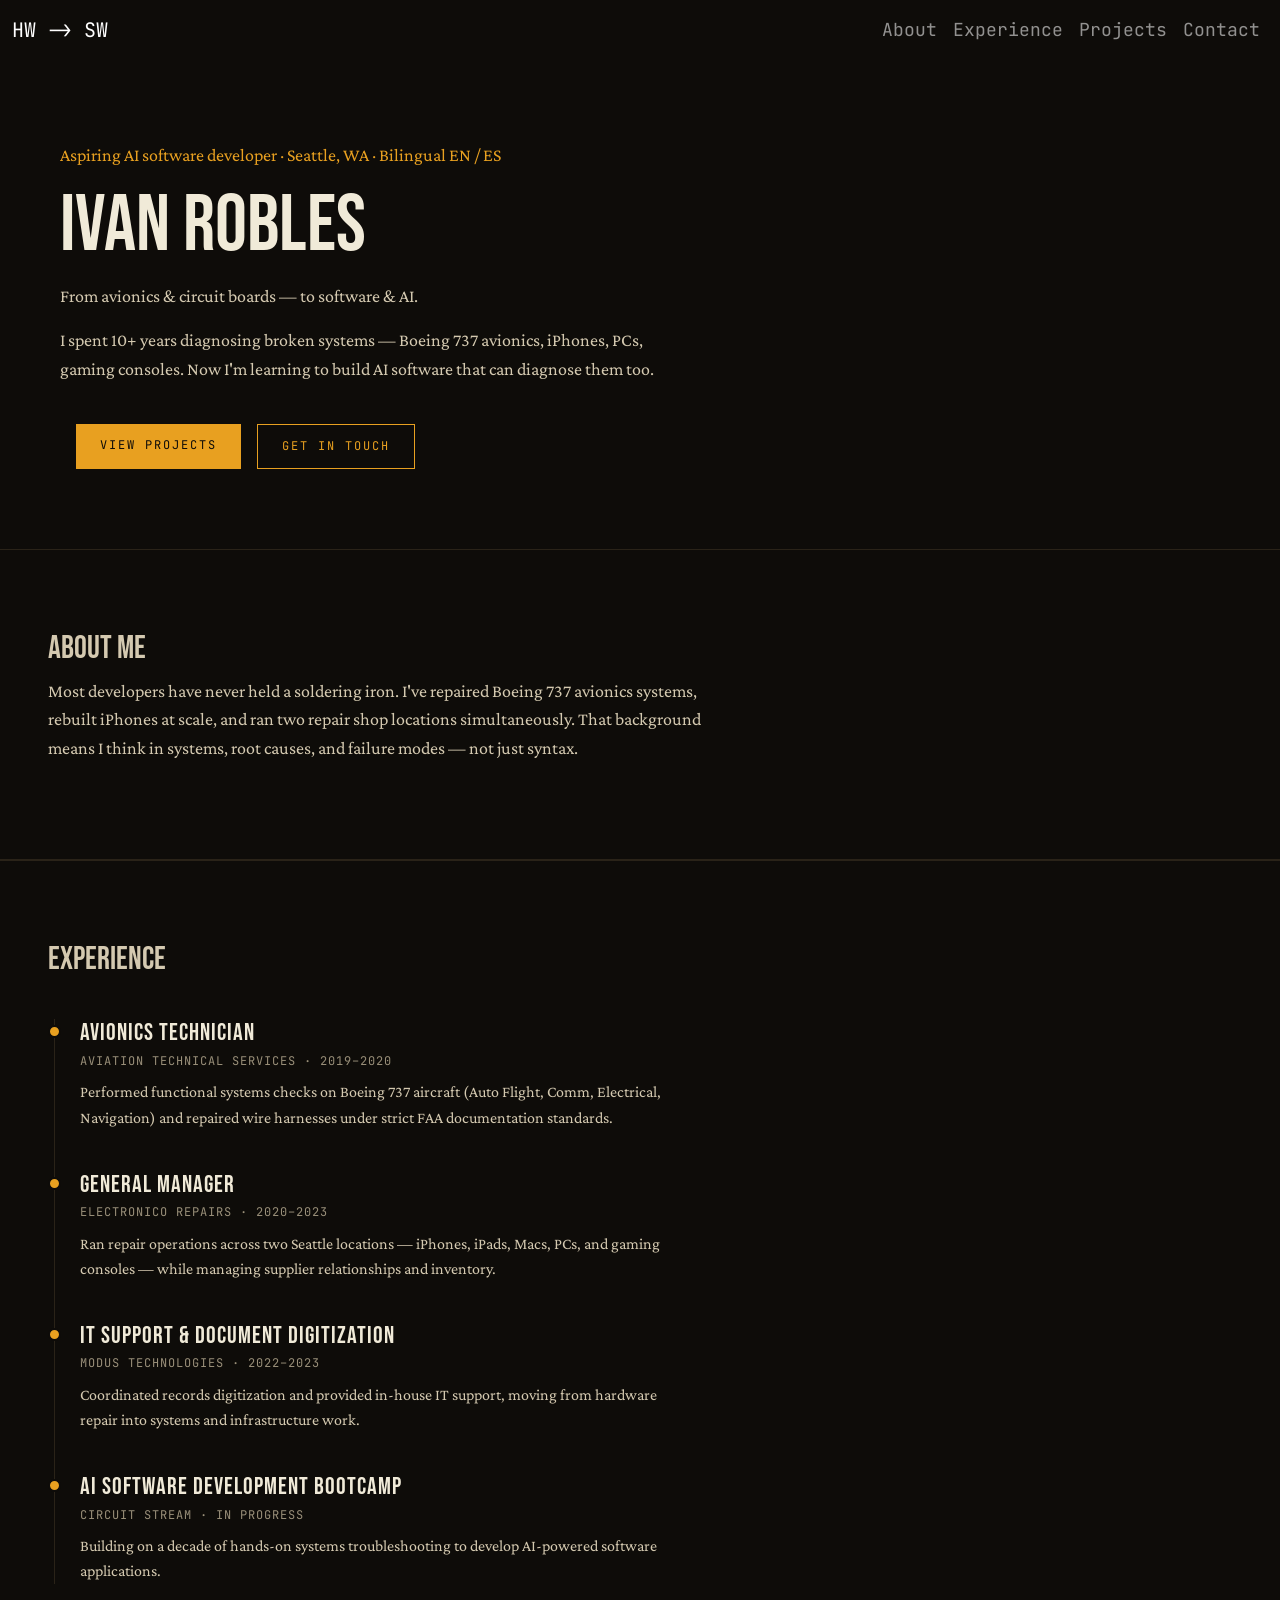
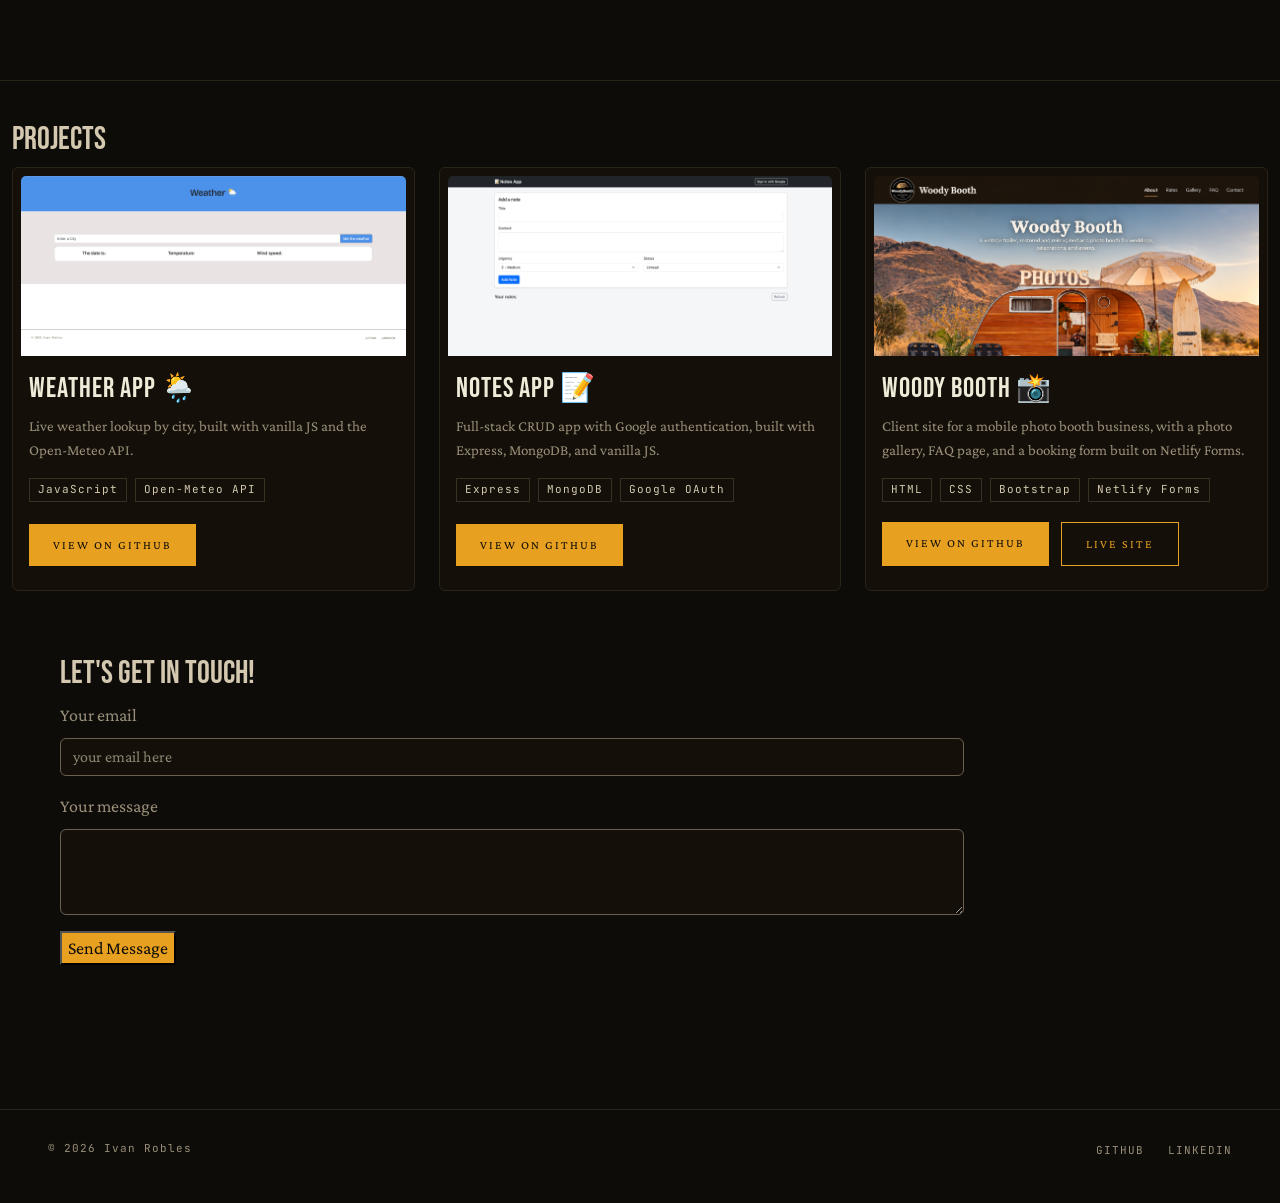
==== commit e6e34152: "Add Woody Booth project, tech tags, and fix form focus colors" ====
--- a/index.html
+++ b/index.html
@@ -4,7 +4,9 @@
 <head>
     <meta charset="UTF-8">
     <meta name="viewport" content="width=device-width, initial-scale=1.0">
-    <title>Ivan Robles</title>
+    <title>Ivan Robles | Aspiring AI Software Developer</title>
+    <meta name="description" content="Ivan Robles is a Seattle-based aspiring AI software developer with 10+ years of hardware and avionics troubleshooting experience. See his projects and get in touch.">
+
     <link href="https://cdn.jsdelivr.net/npm/bootstrap@5.3.8/dist/css/bootstrap.min.css" rel="stylesheet"
         integrity="sha384-sRIl4kxILFvY47J16cr9ZwB07vP4J8+LH7qKQnuqkuIAvNWLzeN8tE5YBujZqJLB" crossorigin="anonymous">
     <link rel="stylesheet" href="styles.css">
@@ -57,8 +59,7 @@
                     <p class="hero-title">From avionics & circuit boards — to software & AI.</p>
                     <p class="hero-bio">
                         I spent 10+ years diagnosing broken systems — Boeing 737 avionics,
-                        iPhones, PCs, gaming consoles. Now I build AI software that does it.
-                        Currently completing the AI Software Development Bootcamp with Circuit Stream.
+                        iPhones, PCs, gaming consoles. Now I'm learning to build AI software that can diagnose them too.
                     </p>
                     <div class="hero-buttons">
                         <div id="liveAlertPlaceholder"></div>
@@ -78,8 +79,7 @@
             Most developers have never held a soldering iron. I've repaired Boeing
             737 avionics systems, rebuilt iPhones at scale, and ran two repair shop
             locations simultaneously. That background means I think in systems,
-            root causes, and failure modes — not just syntax. Currently leveling up
-            at the AI Software Development Bootcamp with Circuit Stream.
+            root causes, and failure modes — not just syntax.
         </p>
 
     </section>
@@ -136,9 +136,18 @@
     <div class="card h-100">
         <img src="images/weather.png" class="card-img-top" alt="Weather app screenshot">
         <div class="card-body">
-            <h5 class="card-title">Weather app 🌦️</h5>
-            <p class="card-text">Live weather lookup by city, built with vanilla JS and the Open-Meteo API.</p>
-            <a href="https://github.com/Ivan-glitch90/Interactive-Website" class="btn btn-primary" target="_blank" rel="noopener noreferrer">View on GitHub</a>
+            <div>
+                <h5 class="card-title">Weather app 🌦️</h5>
+                <p class="card-text">Live weather lookup by city, built with vanilla JS and the Open-Meteo API.</p>
+                <ul class="tech-tags">
+                    <li>JavaScript</li>
+                    <li>Open-Meteo API</li>
+                </ul>
+            </div>
+            <div class="card-links">
+                <a href="https://github.com/Ivan-glitch90/Interactive-Website" class="btn btn-primary" target="_blank" rel="noopener noreferrer">View on GitHub</a>
+                <!-- TODO: add a "Live demo" button here once this app is deployed -->
+            </div>
         </div>
     </div>
 </div>
@@ -147,23 +156,44 @@
     <div class="card h-100">
         <img src="images/notes-app.png" class="card-img-top" alt="Notes App screenshot showing the note list and add-note form">
         <div class="card-body">
-            <h5 class="card-title">Notes App 📝</h5>
-            <p class="card-text">Full-stack CRUD app with Google authentication, built with Express, MongoDB, and vanilla JS.</p>
-            <a href="https://github.com/Ivan-glitch90/note-app" class="btn btn-primary" target="_blank" rel="noopener noreferrer">View on GitHub</a>
+            <div>
+                <h5 class="card-title">Notes App 📝</h5>
+                <p class="card-text">Full-stack CRUD app with Google authentication, built with Express, MongoDB, and vanilla JS.</p>
+                <ul class="tech-tags">
+                    <li>Express</li>
+                    <li>MongoDB</li>
+                    <li>Google OAuth</li>
+                </ul>
+            </div>
+            <div class="card-links">
+                <a href="https://github.com/Ivan-glitch90/note-app" class="btn btn-primary" target="_blank" rel="noopener noreferrer">View on GitHub</a>
+                <!-- TODO: add a "Live demo" button here once this app is deployed -->
+            </div>
         </div>
     </div>
 </div>
 
-            <div class="col-12 col-md-4 ">
-                <div class="card h-100">
-                    <img src="images/csoon.png" class="card-img-top" alt="Coming soon image">
-                    <div class="card-body">
-                        <h5 class="card-title">Project 3</h5>
-                        <p class="card-text">Project coming soon</p>
-                        <a href="#" class="btn btn-primary">Coming soon</a>
-                    </div>
-                </div>
-            </div>
+<div class="col-12 col-md-4">
+    <div class="card h-100">
+        <img src="images/Woody_Booth.png" class="card-img-top" alt="Woody Booth website screenshot showing a vintage trailer photo booth">
+        <div class="card-body">
+            <div>
+                <h5 class="card-title">Woody Booth 📸</h5>
+                <p class="card-text">Client site for a mobile photo booth business, with a photo gallery, FAQ page, and a booking form built on Netlify Forms.</p>
+                <ul class="tech-tags">
+                    <li>HTML</li>
+                    <li>CSS</li>
+                    <li>Bootstrap</li>
+                    <li>Netlify Forms</li>
+                </ul>
+            </div>
+            <div class="card-links">
+                <a href="https://github.com/Ivan-glitch90/woody-booth" class="btn btn-primary" target="_blank" rel="noopener noreferrer">View on GitHub</a>
+                <a href="https://woodybooth.com" class="btn btn-outline-card" target="_blank" rel="noopener noreferrer">Live site</a>
+            </div>
+        </div>
+    </div>
+</div>
         </div>
     </div>
 
@@ -201,7 +231,7 @@
 
 
     <footer>
-        <p class="footer-copy">© 2025 Ivan Robles</p>
+        <p class="footer-copy">© 2026 Ivan Robles</p>
         <ul class="footer-links">
             <li><a href="https://github.com/Ivan-glitch90" target="_blank">GitHub</a></li>
             <li><a href="https://www.linkedin.com/in/ivan-robles-943967b6/" target="_blank">LinkedIn</a></li>
--- a/styles.css
+++ b/styles.css
@@ -78,7 +78,7 @@
 }
 
 .about p{
-    max-width: 700;
+    max-width: 700px;
 }
 
 /*Buttons Hero section*/
@@ -122,7 +122,7 @@
     font-family: 'JetBrains Mono', monospace;
     font-size: 11px;
     letter-spacing: 1px;
-    color: #6b6050;
+    color: #998f79;
 }
 
 .footer-links {
@@ -136,7 +136,7 @@
     font-size: 11px;
     letter-spacing: 1px;
     text-transform: uppercase;
-    color: #6b6050;
+    color: #998f79;
     text-decoration: none;
 }
 
@@ -153,13 +153,21 @@
 .form-control{
     background-color: #141009;
     border-color: #6b6050;
-   
-    
+    color: #d4c9b0; /* Bootstrap defaults this to dark gray, which is unreadable on our dark background */
+}
+
+/* Bootstrap's :focus rule has higher specificity and turns fields white with dark text,
+   so the dark colors have to be repeated here for the focused state */
+.form-control:focus{
+    background-color: #141009;
+    color: #d4c9b0;
+    border-color: #e8a020;
+    box-shadow: 0 0 0 0.2rem rgba(232, 160, 32, 0.25);
 }
 
 /*Changing this was harder than expected*/
 .form-control::placeholder{
-    color: #817968;
+    color: #8f8672; /* slightly lighter than before so it passes contrast checks */
 }
 
 .form-label{
@@ -319,4 +327,49 @@
 .card-img-top {
     height: 180px;
     object-fit: cover;
+    object-position: top;
+}
+
+/* Tech tags on project cards */
+.tech-tags {
+    list-style: none;
+    margin: 12px 0 0;
+    padding: 0;
+    display: flex;
+    flex-wrap: wrap;
+    gap: 8px;
+}
+
+.tech-tags li {
+    font-family: 'JetBrains Mono', monospace;
+    font-size: 11px;
+    letter-spacing: 1px;
+    color: #d4c9b0;
+    border: 1px solid #3a3022;
+    padding: 2px 8px;
+}
+
+/* Row of buttons at the bottom of each card */
+.card-links {
+    display: flex;
+    flex-wrap: wrap;
+    gap: 12px;
+    margin-top: 20px;
+}
+
+/* Outline version of the card button, used for "Live site" */
+.btn-outline-card {
+    background-color: transparent;
+    color: #e8a020;
+    border: 1px solid #e8a020;
+    border-radius: 0%;
+    padding: 12px 24px;
+    font-size: 12px;
+    letter-spacing: 2px;
+    text-transform: uppercase;
+}
+
+.btn-outline-card:hover {
+    background-color: #e8a020;
+    color: #0e0c09;
 }
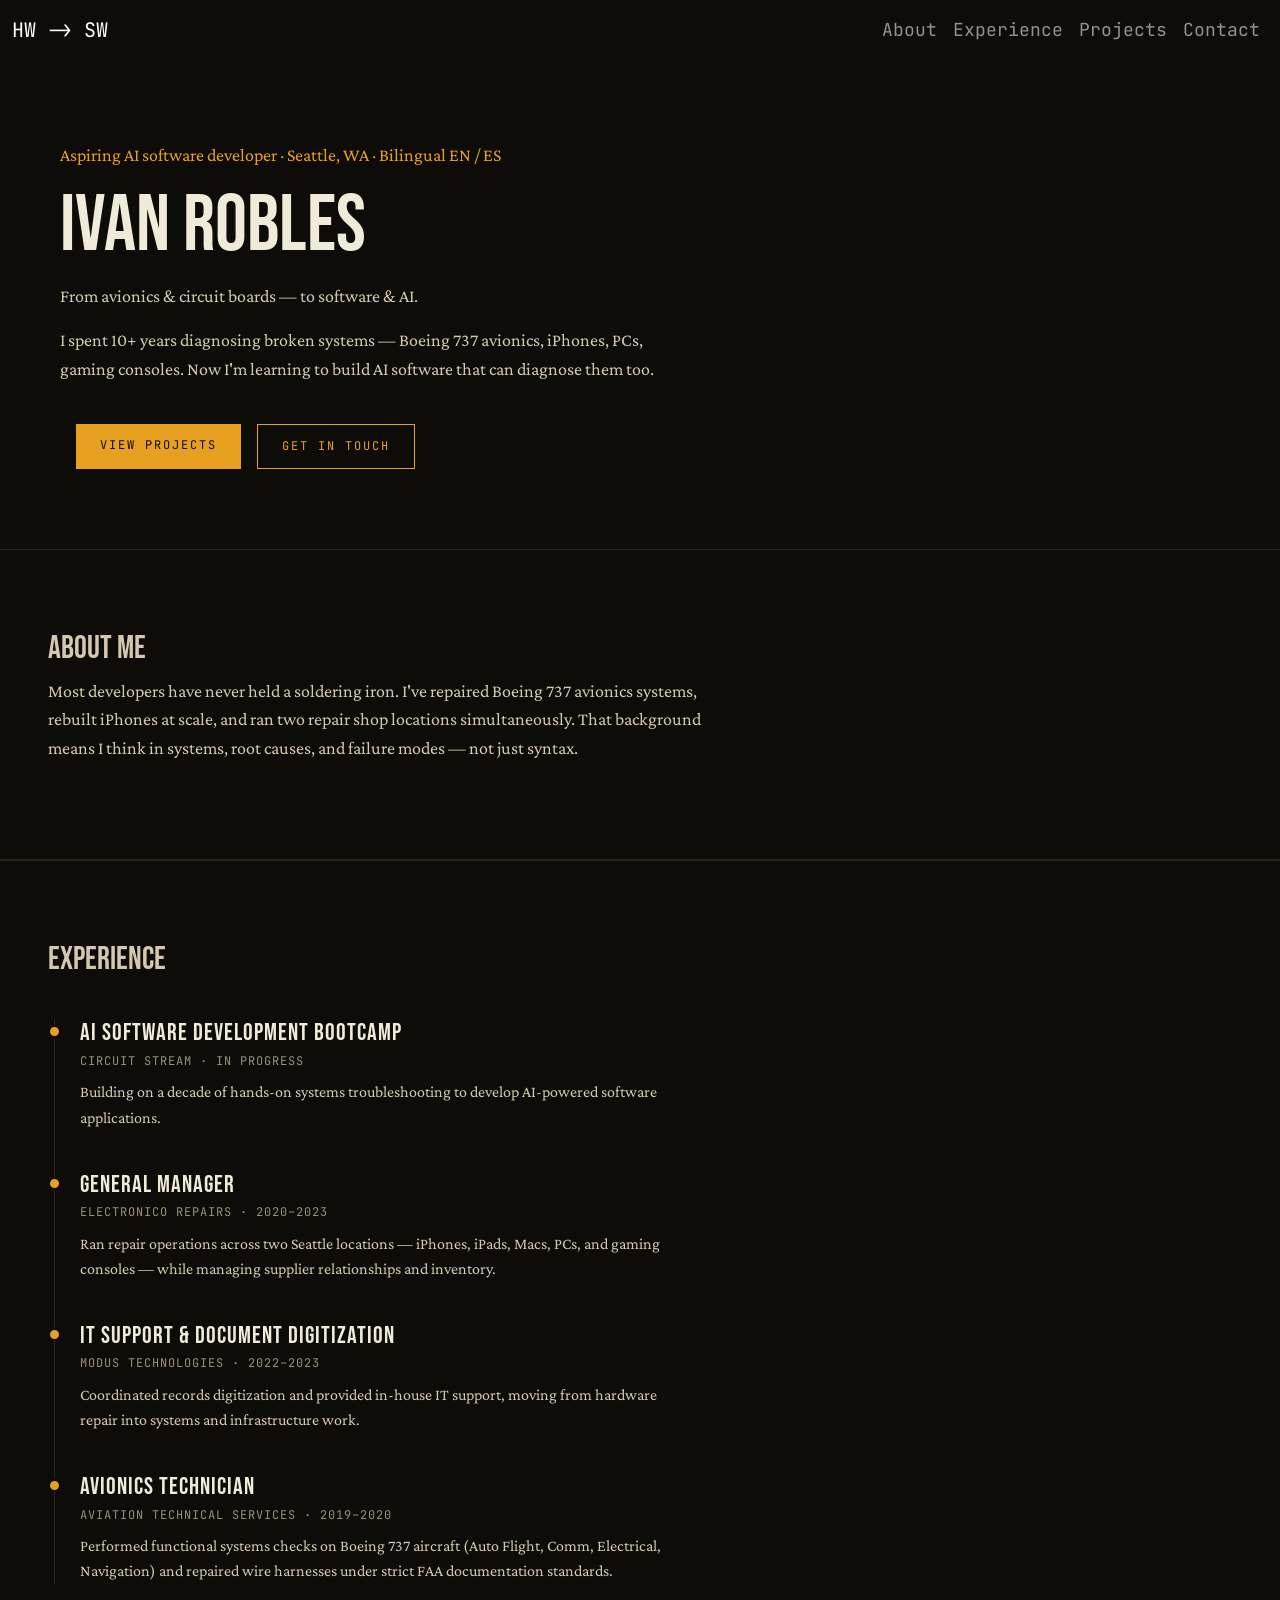
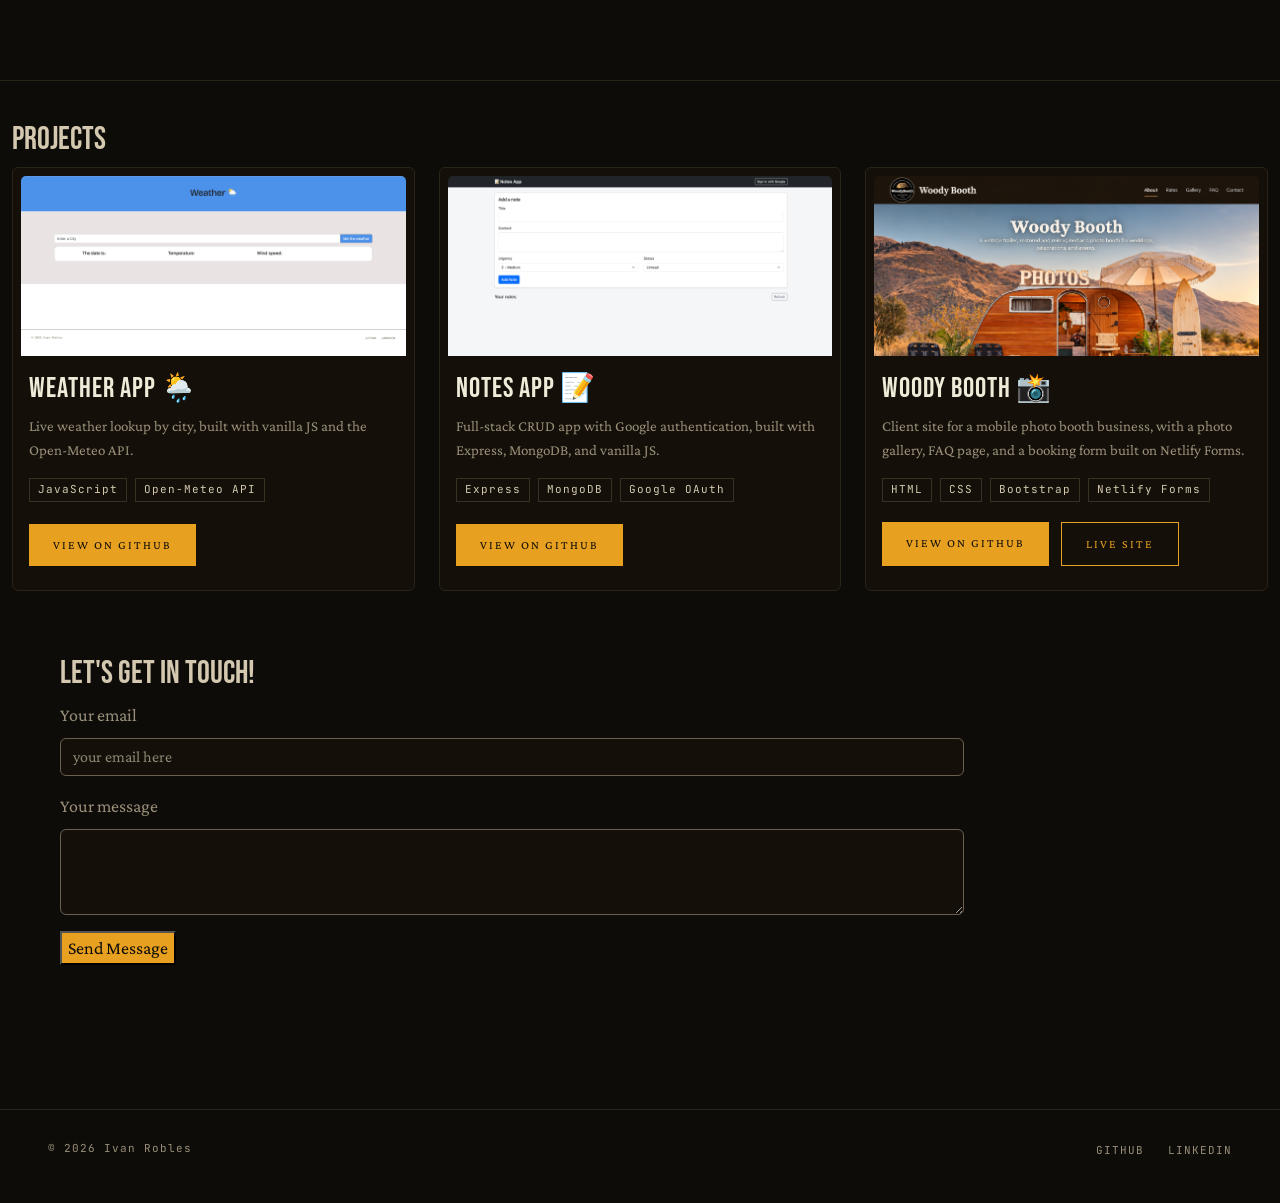
==== commit 8bbde5f9: "Add Woody Booth project, fix form focus colors, reorder experience newest-first" ====
--- a/index.html
+++ b/index.html
@@ -91,39 +91,38 @@
         <div class="timeline-item">
             <div class="timeline-marker"></div>
             <div class="timeline-content">
+                <h3 class="timeline-role">AI Software Development Bootcamp</h3>
+                <p class="timeline-meta">Circuit Stream · In progress</p>
+                <p class="timeline-desc">Building on a decade of hands-on systems troubleshooting to develop AI-powered software applications.</p>
+            </div>
+        </div>
+
+        <div class="timeline-item">
+            <div class="timeline-marker"></div>
+            <div class="timeline-content">
+                <h3 class="timeline-role">General Manager</h3>
+                <p class="timeline-meta">Electronico Repairs · 2020–2023</p>
+                <p class="timeline-desc">Ran repair operations across two Seattle locations — iPhones, iPads, Macs, PCs, and gaming consoles — while managing supplier relationships and inventory.</p>
+            </div>
+        </div>
+
+        <div class="timeline-item">
+            <div class="timeline-marker"></div>
+            <div class="timeline-content">
+                <h3 class="timeline-role">IT Support &amp; Document Digitization</h3>
+                <p class="timeline-meta">Modus Technologies · 2022–2023</p>
+                <p class="timeline-desc">Coordinated records digitization and provided in-house IT support, moving from hardware repair into systems and infrastructure work.</p>
+            </div>
+        </div>
+
+        <div class="timeline-item">
+            <div class="timeline-marker"></div>
+            <div class="timeline-content">
                 <h3 class="timeline-role">Avionics Technician</h3>
                 <p class="timeline-meta">Aviation Technical Services · 2019–2020</p>
                 <p class="timeline-desc">Performed functional systems checks on Boeing 737 aircraft (Auto Flight, Comm, Electrical, Navigation) and repaired wire harnesses under strict FAA documentation standards.</p>
             </div>
         </div>
-
-        <div class="timeline-item">
-            <div class="timeline-marker"></div>
-            <div class="timeline-content">
-                <h3 class="timeline-role">General Manager</h3>
-                <p class="timeline-meta">Electronico Repairs · 2020–2023</p>
-                <p class="timeline-desc">Ran repair operations across two Seattle locations — iPhones, iPads, Macs, PCs, and gaming consoles — while managing supplier relationships and inventory.</p>
-            </div>
-        </div>
-
-        <div class="timeline-item">
-            <div class="timeline-marker"></div>
-            <div class="timeline-content">
-                <h3 class="timeline-role">IT Support &amp; Document Digitization</h3>
-                <p class="timeline-meta">Modus Technologies · 2022–2023</p>
-                <p class="timeline-desc">Coordinated records digitization and provided in-house IT support, moving from hardware repair into systems and infrastructure work.</p>
-            </div>
-        </div>
-
-        <div class="timeline-item">
-            <div class="timeline-marker"></div>
-            <div class="timeline-content">
-                <h3 class="timeline-role">AI Software Development Bootcamp</h3>
-                <p class="timeline-meta">Circuit Stream · In progress</p>
-                <p class="timeline-desc">Building on a decade of hands-on systems troubleshooting to develop AI-powered software applications.</p>
-            </div>
-        </div>
-
     </div>
 </section>
 
